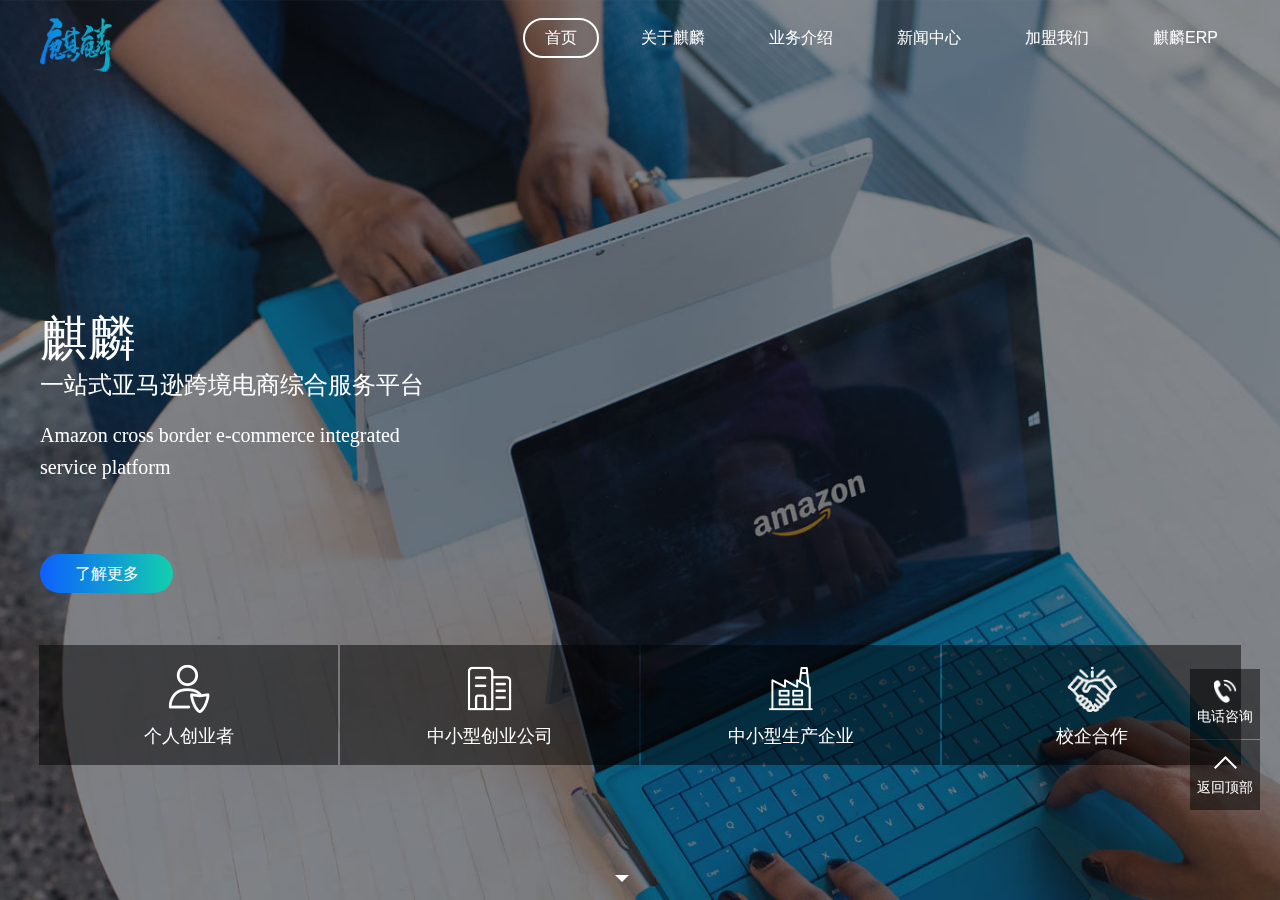
==== index.html @ 11a9927f "1" ====
<!DOCTYPE html>
<html lang="en">

<head>
  <meta charset="UTF-8">
  <link rel="shortcut icon" href="favicon.ico" type="image/x-icon">
  <link rel="stylesheet" href="./vendor.css">
  <link rel="stylesheet" href="./base.css">
  <script src="./polyfill.js"></script>
  <script src="./scrollreveal.js"></script>
  <script src="./chebrow.js"></script>
  <title>跨境电商，跨境电商招商加盟，跨境电商加盟哪家好？专业的亚马逊跨境电商运营商-麒麟</title>
  <meta name="keywords" content="跨境电商｜亚马逊跨境电商｜跨境电商加盟哪家好｜跨境电商erp｜跨境电商招商加盟｜跨境电商培训｜亚马逊培训｜亚马逊培训｜麒麟官网">
  <meta name="description" content="麒麟是一家集亚马逊店铺运营、跨境电商运营课程培训、跨境电商erp系统教学、电商企业孵化服务、国际货运代理以及跨境电商周边其它服务为一体的亚马逊跨境电商综合服务平台。">
</head>

<body>
  <!-- header:begin -->
  <header class="hc-header">
    <div class="hc-container">
      <a href="/index.html" class="brand"><img src="./logo.png" alt=""></a>
      <ul class="hc-nav unstyled pull-right">
        <li class="active"><a href="/index.html">首页</a></li>

        <li><a href="#">关于麒麟</a>

          <dl>

            <dd><a href="#">麒麟简介</a></dd>

            <dd><a href="#">核心团队</a></dd>

            <dd><a href="#">麒麟文化</a></dd>

            <dd><a href="#">麒麟风采</a></dd>

          </dl>

        </li>

        <li><a href="#">业务介绍</a>

        </li>

        <li><a href="#">新闻中心</a>

          <dl>

            <dd><a href="#">麒麟新闻</a></dd>

            <dd><a href="#">行业资讯</a></dd>

            <dd><a href="#">企业相册</a></dd>

          </dl>

        </li>

        <li><a href="#">加盟我们</a>

          <dl>

            <dd><a href="#">成功案例</a></dd>

            <dd><a href="#">合作流程</a></dd>

            <dd><a href="#">联系我们</a></dd>

          </dl>

        </li>

        <li><a href="#">麒麟ERP</a>

          <dl>

            <dd><a href="#">ERP登录</a></dd>

            <dd><a href="#">开放服务</a></dd>

          </dl>

        </li>

      </ul>
    </div>
  </header>
  <!-- header:end -->
  <!-- 整屏滚动：begin -->
  <div class="hc-fullpage swiper-container swiper-vertical">
    <div class="fullpage-toggle"></div>
    <div class="swiper-wrapper">
      <!-- 第一屏 banner：begin -->
      <div class="swiper-slide">
        <div class="hc-home-banner swiper-container fade-in">
          <ul class="banner-tabs unstyled">
            <li>
              <figure><img src="./icon-banner01.png"></figure>
              <p>个人创业者</p>
            </li>
            <li>
              <figure><img src="./icon-banner02.png"></figure>
              <p>中小型创业公司</p>
            </li>
            <li>
              <figure><img src="./icon-banner03.png"></figure>
              <p>中小型生产企业</p>
            </li>
            <li>
              <figure><img src="./icon-banner04.png"></figure>
              <p>校企合作</p>
            </li>
          </ul>
          <div class="swiper-wrapper">

            <div href="#" class="swiper-slide">
              <figure style="background-image: url(./202001110911434431.jpg);"></figure>
              <div class="caption">
                <h3>
                  麒麟
                </h3>
                <h4>
                  一站式亚马逊跨境电商综合服务平台
                </h4>
                <article style="font-family:'PingFang';">Amazon cross border e-commerce integrated <br />
                  service platform</article>
                <span class="link btn-grident">了解更多</span>
              </div>
            </div>

            <div href="#" class="swiper-slide">
              <figure style="background-image: url(./202001110911434431.jpg);">
              </figure>
              <div class="caption">
                <h3>让中国产品走向世界<br>让整个世界了解中国</h3>
                <article>Let Chinese Products Go to the World<br />
                  Let the whole world know China</article> <span class="link btn-grident">了解更多</span>
              </div>
            </div>

            <div href="#" class="swiper-slide">
              <figure style="background-image: url(./201910101405342919.jpg);"></figure>
              <div class="caption">

              </div>
            </div>


          </div>
        </div>
      </div>
      <!-- 第一屏 banner：end -->
      <!-- 第二屏：业务介绍：begin -->
      <div class="swiper-slide">
        <!-- <div class="service-features">
        <div class="hc-container">
          <ul class="service-features-list unstyled fade-in">
            <li>
              <figure><img src="./feature01.png"></figure>
              <h3>日发包裹数量</h3>
              <p>近<b data-val="1">0</b>万个</p>
            </li>
            <li>
              <figure><img src="./feature02.png"></figure>
              <h3>每年系统升级次数</h3>
              <p><b data-val="300">0</b>次</p>
            </li>
            <li>
              <figure><img src="./feature03.png"></figure>
              <h3>服务网点覆盖城市</h3>
              <p><b data-val="16">0</b>个</p>
            </li>
            <li>
              <figure><img src="./feature04.png"></figure>
              <h3>系统对接平台</h3>
              <p><b data-val="130">0</b>家</p>
            </li>
          </ul>
        </div>
      </div> -->
        <div class="pane-service" style="background-image: url(./service_bg.jpg);">
          <div class="hc-container">
            <header class="pane-title fade-in">业务介绍
              <small>Solution</small>
            </header>
            <ul class="pane-service-body unstyled fade-in">

              <li style="background-image: url(./201909291537224320.jpg);">
                <a href="">
                  <div class="content">
                    <figure><img src="./icon_service01.png"></figure>
                    <p>自主研发麒麟ERP系统</p>
                  </div>
                  <div class="content hover">
                    <header>自主研发麒麟ERP系统</header>
                    <article>
                      麒麟于2017年从事amazon跨境电商业务，依托近三年的行业经验，自主研发麒麟ERP操作系统，对ERP功能进行创新和改良，功能性替代以往复杂的人工作业，提高工作效率和问题解决的准确率，让跨境电商业务更加专业。
                    </article>
                  </div>
                </a>
              </li>

              <li style="background-image: url(./201909291538118379.jpg);">
                <a href="">
                  <div class="content">
                    <figure><img src="./icon_service02.png"></figure>
                    <p>跨境电商创业孵化</p>
                  </div>
                  <div class="content hover">
                    <header>跨境电商创业孵化</header>
                    <article>资深运营团队帮助企业或个人从前期准备、团队组建、人才输出、业务孵化、公司管理、文化推行等方面进行全方位跨境电商业务孵化。助力卖家快速运营跨境电商业务，早日实现盈利创收。
                    </article>
                  </div>
                </a>
              </li>

              <li style="background-image: url(./201909291538465096.jpg);">
                <a href="">
                  <div class="content">
                    <figure><img src="./icon_service03.png"></figure>
                    <p>国际货运代理</p>
                  </div>
                  <div class="content hover">
                    <header>国际货运代理</header>
                    <article>
                      物流作为跨境电商至关重要的一环，我司在深圳设有独立货运中转仓库，对接各大国际货运物流，经ERP系统根据亚马逊各站点商品货运规则与商品实际体积大小。智能选择最佳物流公司，确保货物在运输过程中，既便宜，又快速。
                    </article>
                  </div>
                </a>
              </li>

              <li style="background-image: url(./201909291539328062.jpg);">
                <a href="">
                  <div class="content">
                    <figure><img src="./icon_service04.png"></figure>
                    <p>周边其它服务</p>
                  </div>
                  <div class="content hover">
                    <header>周边其它服务</header>
                    <article>作为跨境电商综合服务平台，还可为广大卖家提供“店铺注册、店铺审核、店铺申诉、邮件翻译、外语售后、采购外包、赶走跟卖、ERP定制”等多项服务。助力加盟商快速高效开展业务。
                    </article>
                  </div>
                </a>
              </li>

            </ul>
          </div>
        </div>
      </div>
      <!-- 第二屏：业务介绍：end -->
      <!-- 第三屏：公司简介：begin -->
      <div class="swiper-slide">
        <div class="pane-profile" style="background-image: url(./profile_bg.jpg);">
          <div class="hc-container">
            <div class="lf fade-in">
              <header class="pane-title">公司简介
                <small>Introduce</small>
              </header>
              <h3>麒麟有限公司</h3>
              <article>
                麒麟有限公司创建于2018年，应市场需求整合多方资源组建的一家专业从事跨境ERP系统研发销售、跨境电商创业孵化、国际货运代理、周边其它服务为一体的跨境电商综合服务平台。
              </article>
              <a href="/hcjj/1.html" class="more">了解更多</a>
            </div>
            <ul class="rt unstyled fade-in">
              <li>
                <figure><img src="./icon_profile_01.png"></figure>
                <section>
                  <header>企业使命</header>
                  <article>货通全球 惠泽天下</article>
                </section>
              </li>
              <li>
                <figure><img src="./icon_profile_02.png"></figure>
                <section>
                  <header>发展愿景</header>
                  <article>
                    让中国产品走向世界！<br>
                    助力每一个平凡人的创业梦想！<br>
                    为每一位员工创造独立经营的空间，提供<br>
                    更为辽阔的事业发展平台！
                  </article>
                </section>
              </li>
              <li>
                <figure><img src="./icon_profile_03.png"></figure>
                <section>
                  <header>价值观</header>
                  <article>不作恶 没架子 乐观 坚韧 包容 奋进</article>
                </section>
              </li>
            </ul>
          </div>
        </div>
      </div>
      <!-- 第三屏：公司简介：end -->
      <!-- 第四屏：新闻中心：begin -->
      <!-- 第四屏：新闻中心：end -->
      <!-- 第五屏：观看企业宣传片 ：begin -->
      <div class="swiper-slide">
        <div class="pane-adv fade-in" style="background-image: url(./poster.jpg)">
          <div class="hc-container">
            <header>付出不亚于任何人的努力</header>
            <article>生意不好做，不如上“麒麟”，麒麟，助力每一个平凡人的创业梦想！<br />让中国产品走向世界，让整个世界了解中国。</article>
            <!-- <div class="player" role="button" data-src="https://media.w3.org/2010/05/sintel/trailer.mp4">
            <i class="iconfont icon-play"></i>
          </div>
          <p>点击观看企业宣传片</p> -->
          </div>
        </div>
        <!-- footer:begin -->
        <footer class="hc-footer">
          <div class="hc-container">
            <span class="brand">
              <!--<img src="./ft_logo.png" alt="麒麟商城">-->
            </span>
            <section>
              <ul class="unstyled">
                <!--<li><a href="#">合作流程</a></li>
          <li><a href="#">联系我们</a></li>
          <li><a href="#">业务简介</a></li>
          <li><a href="#">新闻中心</a></li>
          <li><a href="#">成功案例</a></li>
          <li><a href="#">ERP登录</a></li>-->

                <li><a href="#">关于麒麟</a></li>

                <li><a href="#">业务介绍</a></li>

                <li><a href="#">新闻中心</a></li>

                <li><a href="#">加盟我们</a></li>

                <li><a href="#">麒麟ERP</a></li>

              </ul>
            </section>
          </div>
        </footer>
        <!-- footer:end -->
      </div>
      <!-- 第五屏：观看企业宣传片 ：end -->
    </div>
  </div>
  <div class="fixed-bar">
    <div class="item">
      <figure>
        <img src="./icon_phone.png">
      </figure>
      <p>电话咨询</p>
      <div class="phone-card">
        <p>李经理</p>
        <p>13333433730（同微信）</p>
      </div>
    </div>
    <div class="item back-top">
      <figure>
        <img src="./icon_arrow.png">
      </figure>
      <p>返回顶部</p>
    </div>
  </div>
  <!-- 侧栏咨询条：end -->
  <!-- script -->
  <script src="./jquery.js"></script>
  <script src="./common.js"></script>
  <script src="./idangerous.swiper.js"></script>
  <script src="./countup.js"></script>
  <script src="./index.js"></script>


</body>

</html>
---- vendor.css ----
.swiper-container{margin:0 auto;position:relative;overflow:hidden;direction:ltr;-webkit-backface-visibility:hidden;backface-visibility:hidden;z-index:1}.swiper-wrapper{position:relative;width:100%;-webkit-transition-property:-webkit-transform,left,top;-webkit-transition-duration:0s;-webkit-transform:translateZ(0);-webkit-transition-timing-function:ease;-moz-transition-property:-moz-transform,left,top;-moz-transition-duration:0s;-moz-transform:translateZ(0);-moz-transition-timing-function:ease;-o-transition-property:-o-transform,left,top;-o-transition-duration:0s;-o-transform:translateZ(0);-o-transition-timing-function:ease;-o-transform:translate(0);-ms-transition-property:-ms-transform,left,top;-ms-transition-duration:0s;-ms-transform:translateZ(0);-ms-transition-timing-function:ease;-webkit-transition-property:left,top,-webkit-transform;transition-property:left,top,-webkit-transform;-o-transition-property:transform,left,top;transition-property:transform,left,top;transition-property:transform,left,top,-webkit-transform;transition-duration:0s;transform:translateZ(0);transition-timing-function:ease;-webkit-box-sizing:content-box;box-sizing:content-box}.swiper-free-mode>.swiper-wrapper{-webkit-transition-timing-function:ease-out;-o-transition-timing-function:ease-out;transition-timing-function:ease-out;margin:0 auto}.swiper-slide{float:left;-webkit-box-sizing:content-box;box-sizing:content-box}.swiper-wp8-horizontal{-ms-touch-action:pan-y}.swiper-wp8-vertical{-ms-touch-action:pan-x}
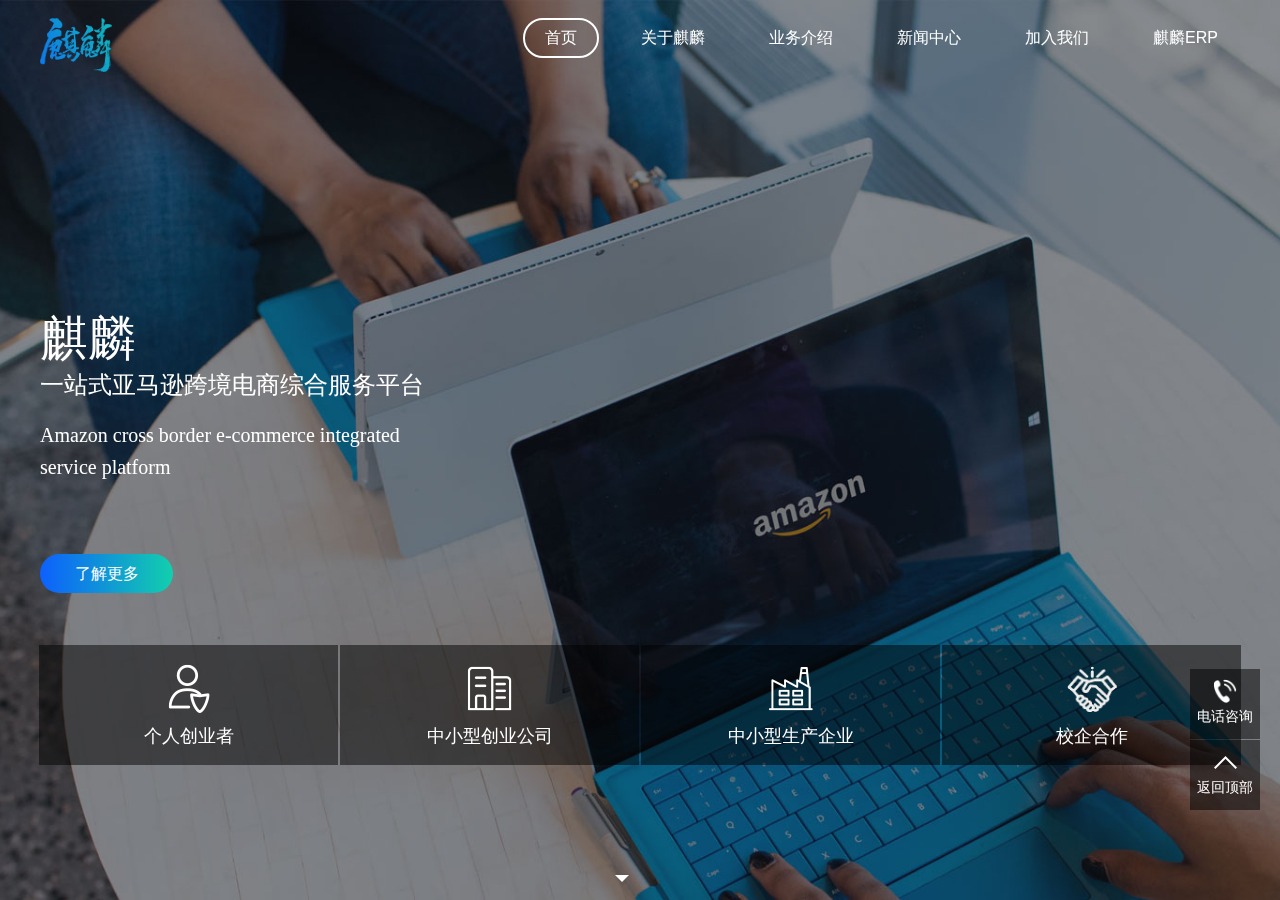
==== commit b4adf504: "1" ====
--- a/index.html
+++ b/index.html
@@ -9,8 +9,8 @@
   <script src="./polyfill.js"></script>
   <script src="./scrollreveal.js"></script>
   <script src="./chebrow.js"></script>
-  <title>跨境电商，跨境电商招商加盟，跨境电商加盟哪家好？专业的亚马逊跨境电商运营商-麒麟</title>
-  <meta name="keywords" content="跨境电商｜亚马逊跨境电商｜跨境电商加盟哪家好｜跨境电商erp｜跨境电商招商加盟｜跨境电商培训｜亚马逊培训｜亚马逊培训｜麒麟官网">
+  <title>跨境电商，跨境电商招商加入，跨境电商加入哪家好？专业的亚马逊跨境电商运营商-麒麟</title>
+  <meta name="keywords" content="跨境电商｜亚马逊跨境电商｜跨境电商加入哪家好｜跨境电商erp｜跨境电商招商加入｜跨境电商培训｜亚马逊培训｜亚马逊培训｜麒麟官网">
   <meta name="description" content="麒麟是一家集亚马逊店铺运营、跨境电商运营课程培训、跨境电商erp系统教学、电商企业孵化服务、国际货运代理以及跨境电商周边其它服务为一体的亚马逊跨境电商综合服务平台。">
 </head>
 
@@ -56,7 +56,7 @@
 
         </li>
 
-        <li><a href="#">加盟我们</a>
+        <li><a href="#">加入我们</a>
 
           <dl>
 
@@ -237,7 +237,7 @@
                   </div>
                   <div class="content hover">
                     <header>周边其它服务</header>
-                    <article>作为跨境电商综合服务平台，还可为广大卖家提供“店铺注册、店铺审核、店铺申诉、邮件翻译、外语售后、采购外包、赶走跟卖、ERP定制”等多项服务。助力加盟商快速高效开展业务。
+                    <article>作为跨境电商综合服务平台，还可为广大卖家提供“店铺注册、店铺审核、店铺申诉、邮件翻译、外语售后、采购外包、赶走跟卖、ERP定制”等多项服务。助力加入商快速高效开展业务。
                     </article>
                   </div>
                 </a>
@@ -329,7 +329,7 @@
 
                 <li><a href="#">新闻中心</a></li>
 
-                <li><a href="#">加盟我们</a></li>
+                <li><a href="#">加入我们</a></li>
 
                 <li><a href="#">麒麟ERP</a></li>
 
@@ -349,8 +349,8 @@
       </figure>
       <p>电话咨询</p>
       <div class="phone-card">
-        <p>李经理</p>
-        <p>13333433730（同微信）</p>
+        <p>吴女士</p>
+        <p>15234191021（同微信）</p>
       </div>
     </div>
     <div class="item back-top">
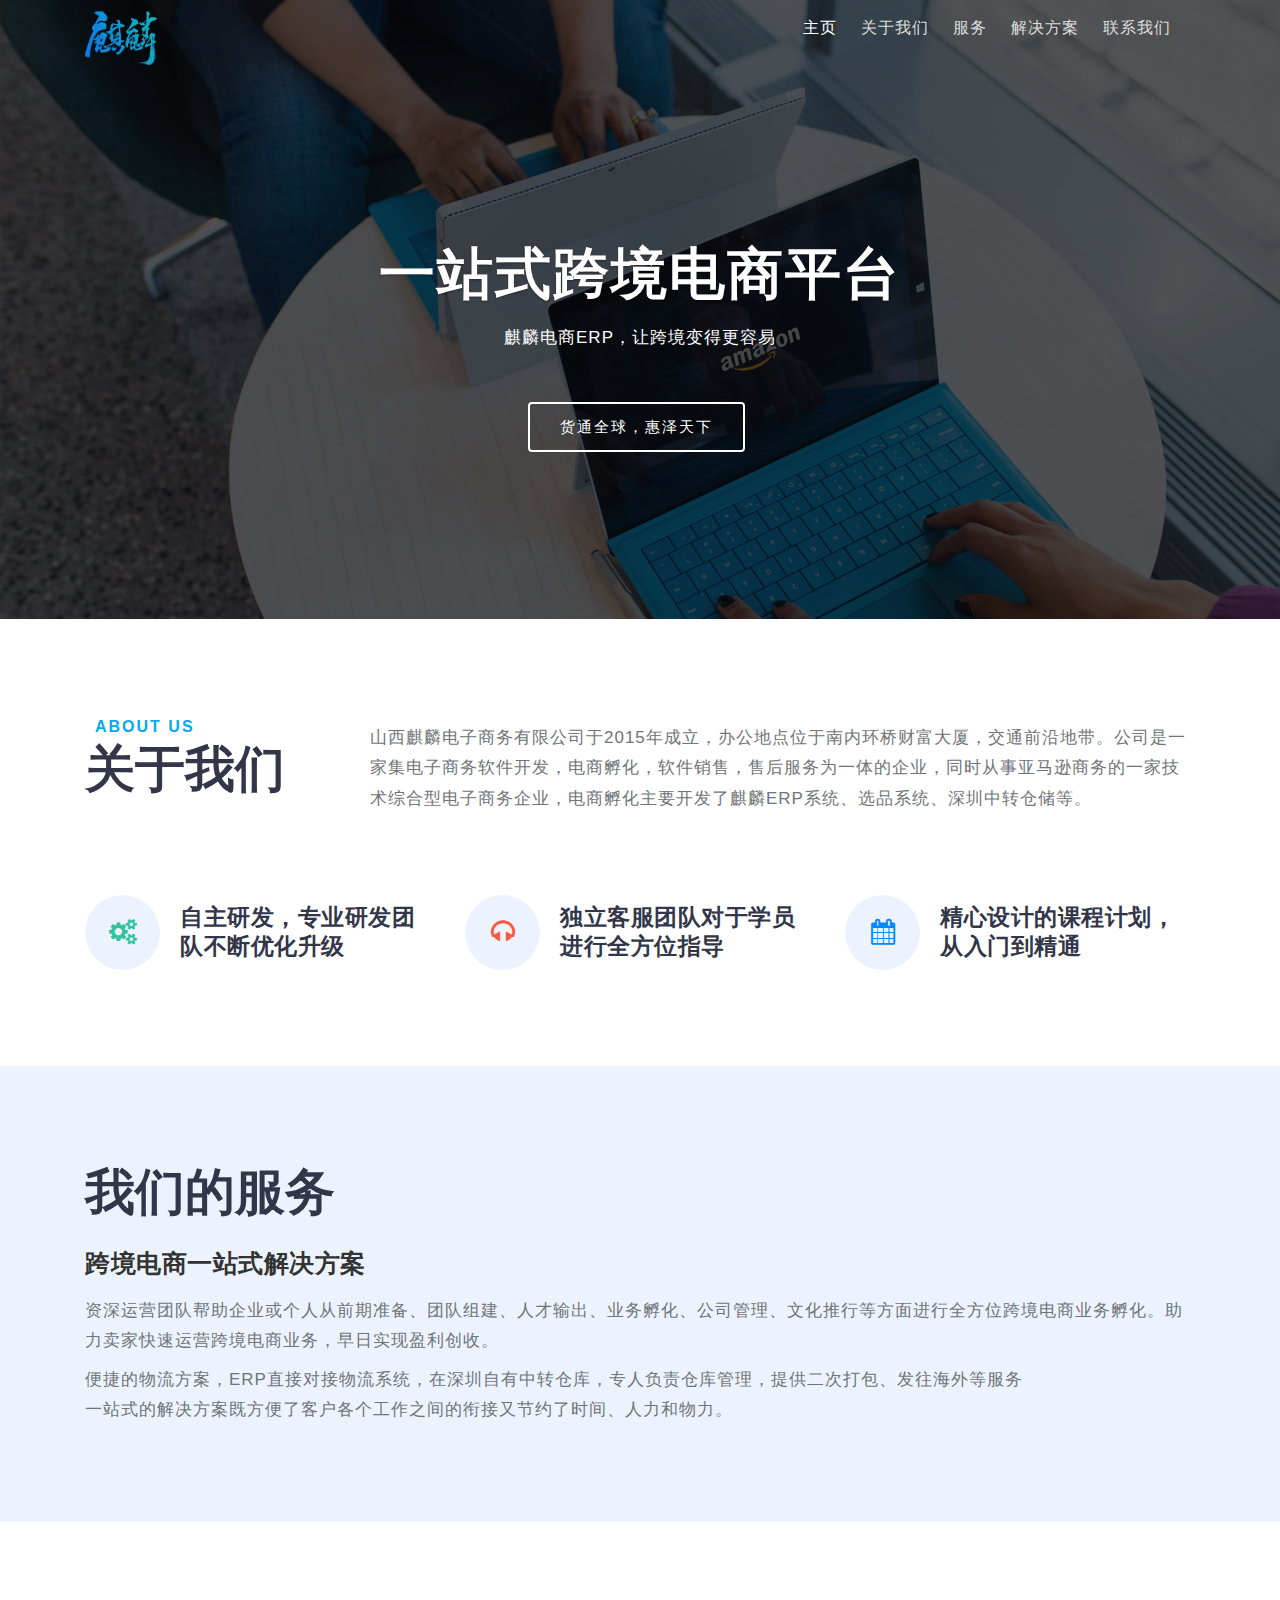
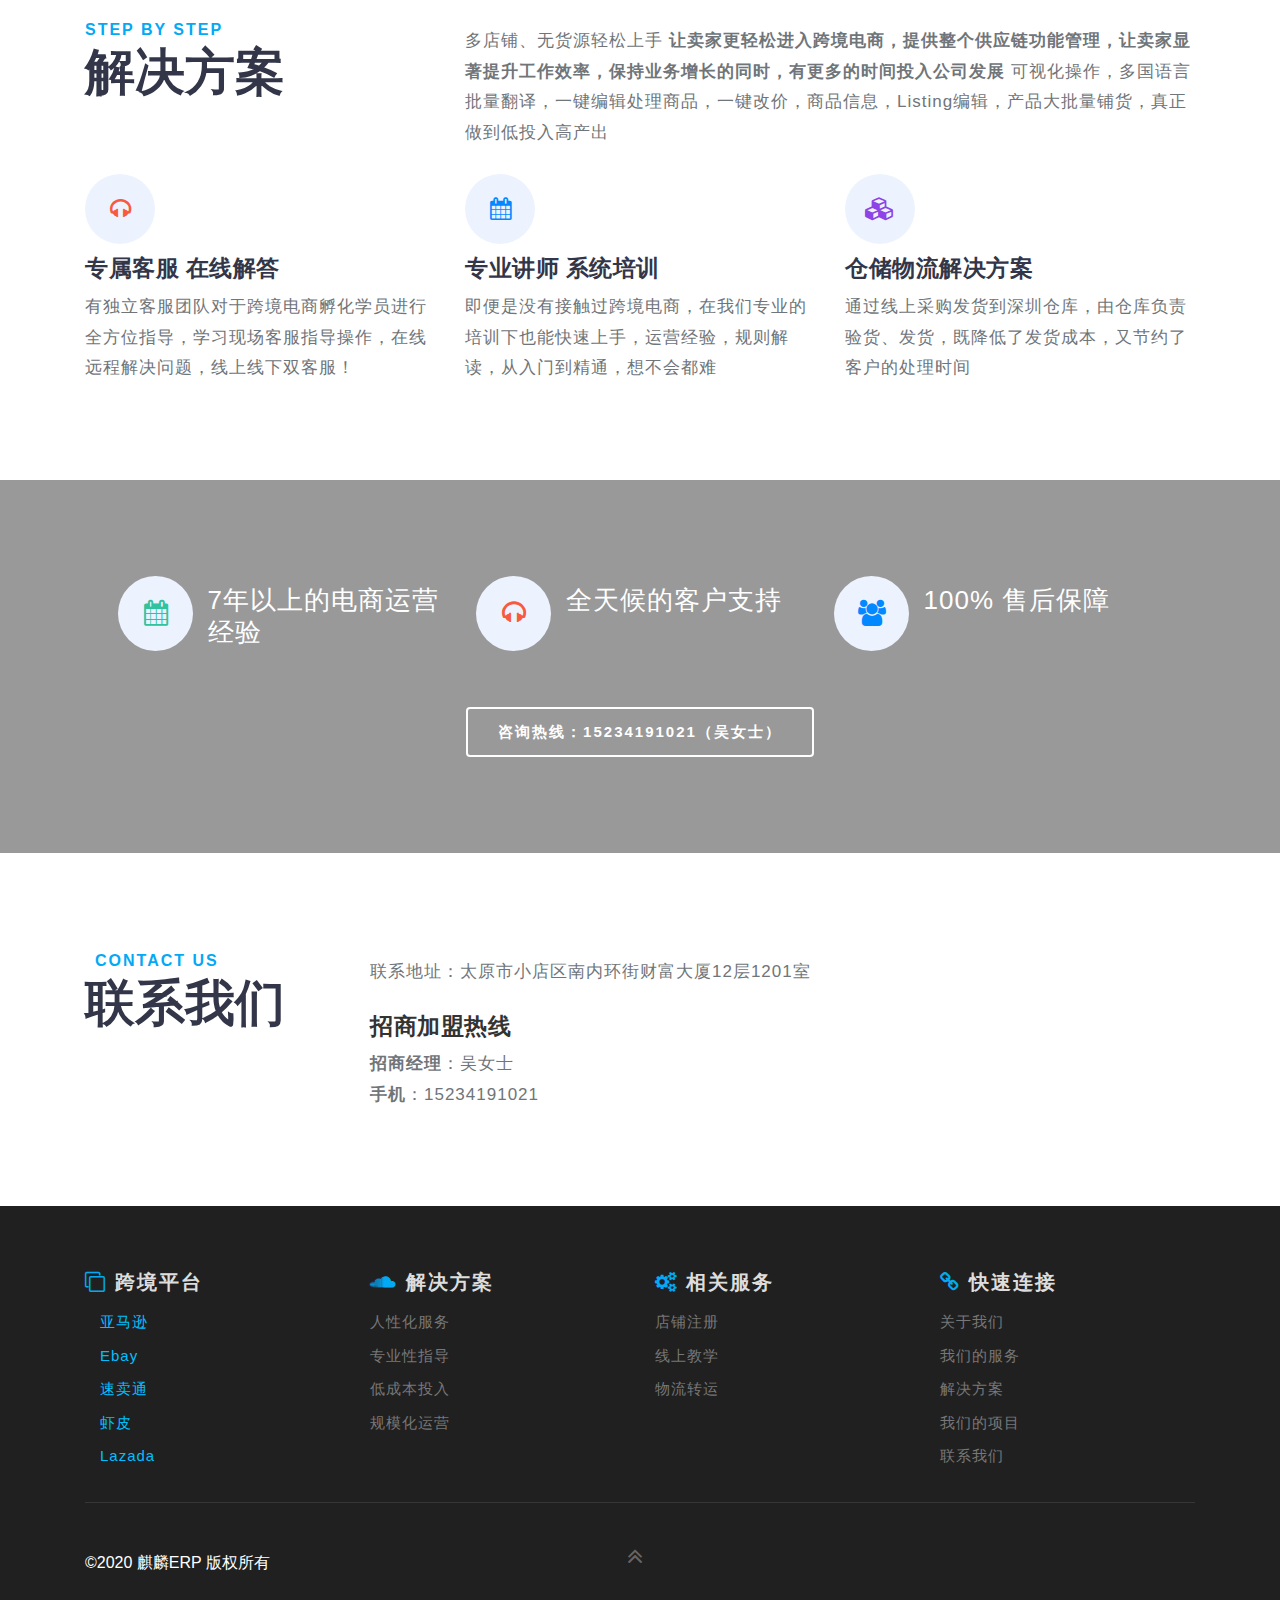
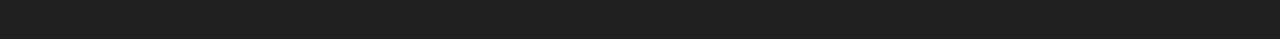
==== commit 924ccd8a: "2" ====
--- a/index.html
+++ b/index.html
@@ -1,374 +1,601 @@
-<!DOCTYPE html>
-<html lang="en">
-
-<head>
-  <meta charset="UTF-8">
-  <link rel="shortcut icon" href="favicon.ico" type="image/x-icon">
-  <link rel="stylesheet" href="./vendor.css">
-  <link rel="stylesheet" href="./base.css">
-  <script src="./polyfill.js"></script>
-  <script src="./scrollreveal.js"></script>
-  <script src="./chebrow.js"></script>
-  <title>跨境电商，跨境电商招商加入，跨境电商加入哪家好？专业的亚马逊跨境电商运营商-麒麟</title>
-  <meta name="keywords" content="跨境电商｜亚马逊跨境电商｜跨境电商加入哪家好｜跨境电商erp｜跨境电商招商加入｜跨境电商培训｜亚马逊培训｜亚马逊培训｜麒麟官网">
-  <meta name="description" content="麒麟是一家集亚马逊店铺运营、跨境电商运营课程培训、跨境电商erp系统教学、电商企业孵化服务、国际货运代理以及跨境电商周边其它服务为一体的亚马逊跨境电商综合服务平台。">
+﻿<!DOCTYPE html PUBLIC "-//W3C//DTD XHTML 1.0 Transitional//EN" "http://www.w3.org/TR/xhtml1/DTD/xhtml1-transitional.dtd">
+<!-- saved from url=(0033)/#contact -->
+<html xmlns="http://www.w3.org/1999/xhtml"><head><meta http-equiv="Content-Type" content="text/html; charset=UTF-8">
+	<title>麒麟ERP-跨境电商亚马逊无货源店群模式</title>
+	<!-- for-mobile-apps -->
+	<meta name="viewport" content="width=device-width, initial-scale=1">
+	
+	<meta name="description" content="麒麟ERP，自主研发亚马逊无货源批量全自动上货工具，麒麟ERP亚马逊店铺管理系统，帮助每一位卖家轻松开店">
+	<meta itemprop="name" content="麒麟ERP-跨境电商亚马逊无货源店群模式">
+	<meta name="keywords" content="亚马逊,麒麟,亚马逊无货源,亚马逊店群,跨境电商,招商加盟">
+	<script>
+		addEventListener("load", function () {
+			setTimeout(hideURLbar, 0);
+		}, false);
+
+		function hideURLbar() {
+			window.scrollTo(0, 1);
+		}
+	</script>
+
+	<!-- css files -->
+	<link href="css/bootstrap.css" rel="stylesheet" type="text/css"><!-- bootstrap css -->
+	<link href="css/style.css" rel="stylesheet" type="text/css"><!-- custom css -->
+	<link href="css/font-awesome.min.css" rel="stylesheet"><!-- fontawesome css -->
+	<link href="css/gdt-style.css" rel="stylesheet" type="text/css">
+	<!-- //css files -->
+
+	<!-- google fonts -->
+	<link href="css/css-family=rosario-400,400i,700,700i.css" rel="stylesheet">
+	<style type="text/css">
+		html,
+		body {
+			margin: 0;
+			padding: 0;
+		}
+
+		.iw_poi_title {
+			color: #CC5522;
+			font-size: 14px;
+			font-weight: bold;
+			overflow: hidden;
+			padding-right: 13px;
+			white-space: nowrap
+		}
+
+		.iw_poi_content {
+			font: 12px arial, sans-serif;
+			overflow: visible;
+			padding-top: 4px;
+			white-space: -moz-pre-wrap;
+			word-wrap: break-word
+		}
+	</style>
+	<!-- <script type="text/javascript" src="js/0469569f0e034875a156f3da6c328f3a.js"></script> -->
 </head>
 
 <body>
-  <!-- header:begin -->
-  <header class="hc-header">
-    <div class="hc-container">
-      <a href="/index.html" class="brand"><img src="./logo.png" alt=""></a>
-      <ul class="hc-nav unstyled pull-right">
-        <li class="active"><a href="/index.html">首页</a></li>
-
-        <li><a href="#">关于麒麟</a>
-
-          <dl>
-
-            <dd><a href="#">麒麟简介</a></dd>
-
-            <dd><a href="#">核心团队</a></dd>
-
-            <dd><a href="#">麒麟文化</a></dd>
-
-            <dd><a href="#">麒麟风采</a></dd>
-
-          </dl>
-
-        </li>
-
-        <li><a href="#">业务介绍</a>
-
-        </li>
-
-        <li><a href="#">新闻中心</a>
-
-          <dl>
-
-            <dd><a href="#">麒麟新闻</a></dd>
-
-            <dd><a href="#">行业资讯</a></dd>
-
-            <dd><a href="#">企业相册</a></dd>
-
-          </dl>
-
-        </li>
-
-        <li><a href="#">加入我们</a>
-
-          <dl>
-
-            <dd><a href="#">成功案例</a></dd>
-
-            <dd><a href="#">合作流程</a></dd>
-
-            <dd><a href="#">联系我们</a></dd>
-
-          </dl>
-
-        </li>
-
-        <li><a href="#">麒麟ERP</a>
-
-          <dl>
-
-            <dd><a href="#">ERP登录</a></dd>
-
-            <dd><a href="#">开放服务</a></dd>
-
-          </dl>
-
-        </li>
-
-      </ul>
-    </div>
-  </header>
-  <!-- header:end -->
-  <!-- 整屏滚动：begin -->
-  <div class="hc-fullpage swiper-container swiper-vertical">
-    <div class="fullpage-toggle"></div>
-    <div class="swiper-wrapper">
-      <!-- 第一屏 banner：begin -->
-      <div class="swiper-slide">
-        <div class="hc-home-banner swiper-container fade-in">
-          <ul class="banner-tabs unstyled">
-            <li>
-              <figure><img src="./icon-banner01.png"></figure>
-              <p>个人创业者</p>
-            </li>
-            <li>
-              <figure><img src="./icon-banner02.png"></figure>
-              <p>中小型创业公司</p>
-            </li>
-            <li>
-              <figure><img src="./icon-banner03.png"></figure>
-              <p>中小型生产企业</p>
-            </li>
-            <li>
-              <figure><img src="./icon-banner04.png"></figure>
-              <p>校企合作</p>
-            </li>
-          </ul>
-          <div class="swiper-wrapper">
-
-            <div href="#" class="swiper-slide">
-              <figure style="background-image: url(./202001110911434431.jpg);"></figure>
-              <div class="caption">
-                <h3>
-                  麒麟
-                </h3>
-                <h4>
-                  一站式亚马逊跨境电商综合服务平台
-                </h4>
-                <article style="font-family:'PingFang';">Amazon cross border e-commerce integrated <br />
-                  service platform</article>
-                <span class="link btn-grident">了解更多</span>
-              </div>
-            </div>
-
-            <div href="#" class="swiper-slide">
-              <figure style="background-image: url(./202001110911434431.jpg);">
-              </figure>
-              <div class="caption">
-                <h3>让中国产品走向世界<br>让整个世界了解中国</h3>
-                <article>Let Chinese Products Go to the World<br />
-                  Let the whole world know China</article> <span class="link btn-grident">了解更多</span>
-              </div>
-            </div>
-
-            <div href="#" class="swiper-slide">
-              <figure style="background-image: url(./201910101405342919.jpg);"></figure>
-              <div class="caption">
-
-              </div>
-            </div>
-
-
-          </div>
-        </div>
-      </div>
-      <!-- 第一屏 banner：end -->
-      <!-- 第二屏：业务介绍：begin -->
-      <div class="swiper-slide">
-        <!-- <div class="service-features">
-        <div class="hc-container">
-          <ul class="service-features-list unstyled fade-in">
-            <li>
-              <figure><img src="./feature01.png"></figure>
-              <h3>日发包裹数量</h3>
-              <p>近<b data-val="1">0</b>万个</p>
-            </li>
-            <li>
-              <figure><img src="./feature02.png"></figure>
-              <h3>每年系统升级次数</h3>
-              <p><b data-val="300">0</b>次</p>
-            </li>
-            <li>
-              <figure><img src="./feature03.png"></figure>
-              <h3>服务网点覆盖城市</h3>
-              <p><b data-val="16">0</b>个</p>
-            </li>
-            <li>
-              <figure><img src="./feature04.png"></figure>
-              <h3>系统对接平台</h3>
-              <p><b data-val="130">0</b>家</p>
-            </li>
-          </ul>
-        </div>
-      </div> -->
-        <div class="pane-service" style="background-image: url(./service_bg.jpg);">
-          <div class="hc-container">
-            <header class="pane-title fade-in">业务介绍
-              <small>Solution</small>
-            </header>
-            <ul class="pane-service-body unstyled fade-in">
-
-              <li style="background-image: url(./201909291537224320.jpg);">
-                <a href="">
-                  <div class="content">
-                    <figure><img src="./icon_service01.png"></figure>
-                    <p>自主研发麒麟ERP系统</p>
-                  </div>
-                  <div class="content hover">
-                    <header>自主研发麒麟ERP系统</header>
-                    <article>
-                      麒麟于2017年从事amazon跨境电商业务，依托近三年的行业经验，自主研发麒麟ERP操作系统，对ERP功能进行创新和改良，功能性替代以往复杂的人工作业，提高工作效率和问题解决的准确率，让跨境电商业务更加专业。
-                    </article>
-                  </div>
-                </a>
-              </li>
-
-              <li style="background-image: url(./201909291538118379.jpg);">
-                <a href="">
-                  <div class="content">
-                    <figure><img src="./icon_service02.png"></figure>
-                    <p>跨境电商创业孵化</p>
-                  </div>
-                  <div class="content hover">
-                    <header>跨境电商创业孵化</header>
-                    <article>资深运营团队帮助企业或个人从前期准备、团队组建、人才输出、业务孵化、公司管理、文化推行等方面进行全方位跨境电商业务孵化。助力卖家快速运营跨境电商业务，早日实现盈利创收。
-                    </article>
-                  </div>
-                </a>
-              </li>
-
-              <li style="background-image: url(./201909291538465096.jpg);">
-                <a href="">
-                  <div class="content">
-                    <figure><img src="./icon_service03.png"></figure>
-                    <p>国际货运代理</p>
-                  </div>
-                  <div class="content hover">
-                    <header>国际货运代理</header>
-                    <article>
-                      物流作为跨境电商至关重要的一环，我司在深圳设有独立货运中转仓库，对接各大国际货运物流，经ERP系统根据亚马逊各站点商品货运规则与商品实际体积大小。智能选择最佳物流公司，确保货物在运输过程中，既便宜，又快速。
-                    </article>
-                  </div>
-                </a>
-              </li>
-
-              <li style="background-image: url(./201909291539328062.jpg);">
-                <a href="">
-                  <div class="content">
-                    <figure><img src="./icon_service04.png"></figure>
-                    <p>周边其它服务</p>
-                  </div>
-                  <div class="content hover">
-                    <header>周边其它服务</header>
-                    <article>作为跨境电商综合服务平台，还可为广大卖家提供“店铺注册、店铺审核、店铺申诉、邮件翻译、外语售后、采购外包、赶走跟卖、ERP定制”等多项服务。助力加入商快速高效开展业务。
-                    </article>
-                  </div>
-                </a>
-              </li>
-
-            </ul>
-          </div>
-        </div>
-      </div>
-      <!-- 第二屏：业务介绍：end -->
-      <!-- 第三屏：公司简介：begin -->
-      <div class="swiper-slide">
-        <div class="pane-profile" style="background-image: url(./profile_bg.jpg);">
-          <div class="hc-container">
-            <div class="lf fade-in">
-              <header class="pane-title">公司简介
-                <small>Introduce</small>
-              </header>
-              <h3>麒麟有限公司</h3>
-              <article>
-                麒麟有限公司创建于2018年，应市场需求整合多方资源组建的一家专业从事跨境ERP系统研发销售、跨境电商创业孵化、国际货运代理、周边其它服务为一体的跨境电商综合服务平台。
-              </article>
-              <a href="/hcjj/1.html" class="more">了解更多</a>
-            </div>
-            <ul class="rt unstyled fade-in">
-              <li>
-                <figure><img src="./icon_profile_01.png"></figure>
-                <section>
-                  <header>企业使命</header>
-                  <article>货通全球 惠泽天下</article>
-                </section>
-              </li>
-              <li>
-                <figure><img src="./icon_profile_02.png"></figure>
-                <section>
-                  <header>发展愿景</header>
-                  <article>
-                    让中国产品走向世界！<br>
-                    助力每一个平凡人的创业梦想！<br>
-                    为每一位员工创造独立经营的空间，提供<br>
-                    更为辽阔的事业发展平台！
-                  </article>
-                </section>
-              </li>
-              <li>
-                <figure><img src="./icon_profile_03.png"></figure>
-                <section>
-                  <header>价值观</header>
-                  <article>不作恶 没架子 乐观 坚韧 包容 奋进</article>
-                </section>
-              </li>
-            </ul>
-          </div>
-        </div>
-      </div>
-      <!-- 第三屏：公司简介：end -->
-      <!-- 第四屏：新闻中心：begin -->
-      <!-- 第四屏：新闻中心：end -->
-      <!-- 第五屏：观看企业宣传片 ：begin -->
-      <div class="swiper-slide">
-        <div class="pane-adv fade-in" style="background-image: url(./poster.jpg)">
-          <div class="hc-container">
-            <header>付出不亚于任何人的努力</header>
-            <article>生意不好做，不如上“麒麟”，麒麟，助力每一个平凡人的创业梦想！<br />让中国产品走向世界，让整个世界了解中国。</article>
-            <!-- <div class="player" role="button" data-src="https://media.w3.org/2010/05/sintel/trailer.mp4">
-            <i class="iconfont icon-play"></i>
-          </div>
-          <p>点击观看企业宣传片</p> -->
-          </div>
-        </div>
-        <!-- footer:begin -->
-        <footer class="hc-footer">
-          <div class="hc-container">
-            <span class="brand">
-              <!--<img src="./ft_logo.png" alt="麒麟商城">-->
-            </span>
-            <section>
-              <ul class="unstyled">
-                <!--<li><a href="#">合作流程</a></li>
-          <li><a href="#">联系我们</a></li>
-          <li><a href="#">业务简介</a></li>
-          <li><a href="#">新闻中心</a></li>
-          <li><a href="#">成功案例</a></li>
-          <li><a href="#">ERP登录</a></li>-->
-
-                <li><a href="#">关于麒麟</a></li>
-
-                <li><a href="#">业务介绍</a></li>
-
-                <li><a href="#">新闻中心</a></li>
-
-                <li><a href="#">加入我们</a></li>
-
-                <li><a href="#">麒麟ERP</a></li>
-
-              </ul>
-            </section>
-          </div>
-        </footer>
-        <!-- footer:end -->
-      </div>
-      <!-- 第五屏：观看企业宣传片 ：end -->
-    </div>
-  </div>
-  <div class="fixed-bar">
-    <div class="item">
-      <figure>
-        <img src="./icon_phone.png">
-      </figure>
-      <p>电话咨询</p>
-      <div class="phone-card">
-        <p>吴女士</p>
-        <p>15234191021（同微信）</p>
-      </div>
-    </div>
-    <div class="item back-top">
-      <figure>
-        <img src="./icon_arrow.png">
-      </figure>
-      <p>返回顶部</p>
-    </div>
-  </div>
-  <!-- 侧栏咨询条：end -->
-  <!-- script -->
-  <script src="./jquery.js"></script>
-  <script src="./common.js"></script>
-  <script src="./idangerous.swiper.js"></script>
-  <script src="./countup.js"></script>
-  <script src="./index.js"></script>
-
-
-</body>
-
-</html>+
+	<!-- //header -->
+	<header>
+		<div class="container">
+			<!-- nav -->
+			<nav class="py-2 d-lg-flex">
+				<div id="logo">
+					<h1><a href="./index.html"><img src="picture/logo.png" style="width:72px;"></a></h1>
+					<p>&nbsp;</p>
+				</div>
+				<label for="drop" class="toggle"><span class="fa fa-bars"></span></label>
+				<input type="checkbox" id="drop">
+				<ul class="menu mt-md-2 ml-auto">
+					<li class="mr-lg-4 mr-2 active"><a href="./index.html">主页</a></li>
+					<li class="mr-lg-4 mr-2"><a href="#about">关于我们</a></li>
+					<li class="mr-lg-4 mr-2"><a href="#services">服务</a></li>
+					<li class="mr-lg-4 mr-2"><a href="#how">解决方案</a></li>
+					<!-- <li class="mr-lg-4 mr-2"><a href="#team">团队</a></li> -->
+					<li class="mr-lg-4 mr-2"><a href="#contact">联系我们</a></li>
+					<!-- <li class="mr-lg-4 mr-2"><a href="./zp.html">加入我们</a></li> -->
+				</ul>
+			</nav>
+			<!-- //nav -->
+		</div>
+	</header>
+	<!-- //header -->
+
+	<!-- banner -->
+	<section class="banner w3pvt-banner" id="home">
+		<div class="container">
+			<div class="banner-text">
+				<div class="slider-info">
+					<div class="w3pvt-logo mt-lg-5">
+						<h2>一站式跨境电商平台</h2>
+						<p class="mt-3">麒麟电商ERP，让跨境变得更容易</p>
+						<a class="btn mt-sm-5 mt-4 mr-2" href="">货通全球，惠泽天下</a>
+					</div>
+				</div>
+			</div>
+		</div>
+	</section>
+	<!-- //banner -->
+
+	<!-- about -->
+	<section class="about py-5" id="about">
+		<div class="container py-md-5">
+			<div class="row">
+				<div class="col-lg-3 about-left">
+					<span>About US</span>
+					<h3 class="heading mb-lg-5 mb-4">关于我们</h3>
+				</div>
+				<div class="col-lg-9 about-text">
+					<!-- <p class="mt-lg-2">麒麟ERP电子商务管理平台<strong class="text-capitalize">专注于软件开发，电商运营，是一站式电商运营及管理的解决方案供应商。</strong>提供专家级电商运营培训以及指导，帮助更多有志于从事跨入电商行业的商家或个人，让电商变得更加简单。
+					</p> -->
+					<p class="mt-lg-2">山西麒麟电子商务有限公司于2015年成立，办公地点位于南内环桥财富大厦，交通前沿地带。公司是一家集电子商务软件开发，电商孵化，软件销售，售后服务为一体的企业，同时从事亚马逊商务的一家技术综合型电子商务企业，电商孵化主要开发了麒麟ERP系统、选品系统、深圳中转仓储等。</p>
+					<!-- <p class="mt-3"><strong class="text-capitalize">麒麟跨境电商平台综合数十年电商运营经验，开发出了一套具有自主知识产权的ERP平台。以操作简便，重视客户体验为前提，专业研发团队不断优化升级麒麟ERP平台。真正做到即学即会，“零基础”轻松入门。真正的“低投入，高产出”。麒麟电商ERP，让跨境变得更容易</strong>
+					</p> -->
+				</div>
+			</div>
+			<div class="row mt-5 about-grids">
+				<div class="col-lg-4 col-md-6 about-icon">
+					<div class="row">
+						<div class="col-md-3 col-sm-2">
+							<span class="fa fa-cogs" aria-hidden="true"></span>
+						</div>
+						<div class="col-md-9 col-sm-10">
+							<h3 class="mt-2">自主研发，专业研发团队不断优化升级</h3>
+						</div>
+					</div>
+				</div>
+				<div class="col-lg-4 col-md-6 about-icon1 mt-md-0 mt-4">
+					<div class="row">
+						<div class="col-md-3 col-sm-2">
+							<span class="fa fa-headphones" aria-hidden="true"></span>
+						</div>
+						<div class="col-md-9 col-sm-10">
+							<h3 class="mt-2">独立客服团队对于学员进行全方位指导</h3>
+						</div>
+					</div>
+				</div>
+				<div class="col-lg-4 col-md-6 about-icon2 mt-lg-0 mt-4">
+					<div class="row">
+						<div class="col-md-3 col-sm-2">
+							<span class="fa fa-calendar" aria-hidden="true"></span>
+						</div>
+						<div class="col-md-9 col-sm-10">
+							<h3 class="mt-2">精心设计的课程计划，从入门到精通</h3>
+						</div>
+					</div>
+				</div>
+			</div>
+		</div>
+	</section>
+	<!-- //about -->
+
+	<!-- services -->
+	<section class="services py-5 w3layouts-services" id="services">
+		<div class="container py-md-5">
+			<div class="row">
+				<!-- <div class="col-lg-2 col-sm-4 px-1 grid1-margin w3-grid">
+					<div class="serv-grids icon1-color">
+						<span class="fa fa-free-code-camp" aria-hidden="true"></span>
+						<h3 class="mt-2">热门资讯及时推送</h3>
+					</div>
+					<div class="serv-grids mt-2 icon2-color">
+						<span class="fa fa-calendar-check-o" aria-hidden="true"></span>
+						<h3 class="mt-2">店铺注册在线指导</h3>
+					</div>
+				</div>
+				<div class="col-lg-2 col-sm-4 px-1 grid2-margin w3-grid">
+					<div class="serv-grids icon3-color">
+						<span class="fa fa-commenting" aria-hidden="true"></span>
+						<h3 class="mt-2">售后问题及时解答</h3>
+					</div>
+					<div class="serv-grids mt-2 icon4-color">
+						<span class="fa fa-cubes" aria-hidden="true"></span>
+						<h3 class="mt-2">仓储物流专人负责</h3>
+					</div>
+				</div>
+				<div class="col-lg-2 col-sm-4 px-1 grid3-margin w3-grid">
+					<div class="serv-grids icon5-color">
+						<span class="fa fa-external-link" aria-hidden="true"></span>
+						<h3 class="mt-2">专业讲师现场培训</h3>
+					</div>
+					<div class="serv-grids mt-2 icon6-color">
+						<span class="fa fa-file-photo-o" aria-hidden="true"></span>
+						<h3 class="mt-2">国际收款轻松解决</h3>
+					</div>
+				</div> -->
+				<div class="col-lg-12  serv-right mt-lg-0 mt-5 w3-grid">
+					<h3 class="heading mb-4">我们的服务</h3>
+					<h4 class="mb-3">跨境电商一站式解决方案</h4>
+					<p class="">资深运营团队帮助企业或个人从前期准备、团队组建、人才输出、业务孵化、公司管理、文化推行等方面进行全方位跨境电商业务孵化。助力卖家快速运营跨境电商业务，早日实现盈利创收。</p>
+					<p class="mt-2">便捷的物流方案，ERP直接对接物流系统，在深圳自有中转仓库，专人负责仓库管理，提供二次打包、发往海外等服务</p>
+					<p class="">一站式的解决方案既方便了客户各个工作之间的衔接又节约了时间、人力和物力。</p>
+				</div>
+			</div>
+		</div>
+	</section>
+	<!-- //services -->
+
+	<!-- how we work -->
+	<section class="how py-5 w3layouts-sec" id="how">
+		<div class="container py-md-5">
+			<div class="row">
+				<div class="col-lg-4 about-left">
+					<span class="pl-0">Step by step</span>
+					<h3 class="heading mb-lg-5 mb-4">解决方案</h3>
+				</div>
+				<div class="col-lg-8 about-text">
+					<p class="mt-lg-2">多店铺、无货源轻松上手<strong class="text-capitalize">
+							让卖家更轻松进入跨境电商，提供整个供应链功能管理，让卖家显著提升工作效率，保持业务增长的同时，有更多的时间投入公司发展</strong>
+						可视化操作，多国语言批量翻译，一键编辑处理商品，一键改价，商品信息，Listing编辑，产品大批量铺货，真正做到低投入高产出</p>
+				</div>
+				<!-- <div class="col-lg-3 col-md-6 how-icon mt-4 w3layout-grid">
+					<span class="fa fa-cogs" aria-hidden="true"></span>
+					<div class=" how-grid">
+						<h3 class="mt-2">可视化操作 一键操作</h3>
+						<p class="mt-2">一键操作亚马逊平台，采集上传一体化，自动化生成亚马逊所需要的格式，可视化操作，所做所见即所想</p>
+					</div>
+				</div> -->
+				<div class="col-lg-4 col-md-6 how-icon1 mt-4 w3layout-grid">
+					<span class="fa fa-headphones" aria-hidden="true"></span>
+					<div class="how-grid">
+						<h3 class="mt-2">专属客服 在线解答</h3>
+						<p class="mt-2">有独立客服团队对于跨境电商孵化学员进行全方位指导，学习现场客服指导操作，在线远程解决问题，线上线下双客服！</p>
+					</div>
+				</div>
+				<div class="col-lg-4 col-md-6 how-icon2 mt-4 w3layout-grid">
+					<span class="fa fa-calendar" aria-hidden="true"></span>
+					<div class="how-grid">
+						<h3 class="mt-2">专业讲师 系统培训</h3>
+						<p class="mt-2">即便是没有接触过跨境电商，在我们专业的培训下也能快速上手，运营经验，规则解读，从入门到精通，想不会都难</p>
+					</div>
+				</div>
+				<div class="col-lg-4 col-md-6 how-icon3 mt-4 w3layout-grid">
+					<span class="fa fa-cubes" aria-hidden="true"></span>
+					<div class="how-grid">
+						<h3 class="mt-2">仓储物流解决方案</h3>
+						<p class="mt-2">通过线上采购发货到深圳仓库，由仓库负责验货、发货，既降低了发货成本，又节约了客户的处理时间</p>
+					</div>
+				</div>
+			</div>
+		</div>
+	</section>
+	<!-- //how we work -->
+
+	<!-- Team section -->
+	<!-- <section class="team py-5 w3layouts-sec" id="team">
+		<div class="container py-lg-5">
+			<span class="info">Customer Executives</span>
+			<h3 class="heading mb-lg-5 mb-4"> 我们的项目</h3>
+			<div class="section_header">
+				<div class="row">
+					<div class="col-lg-3 col-sm-6">
+						<img src="picture/team1.jpg" class="team_member" alt="Team Member">
+						<div class="team_info mt-3">
+							<h3 class="team_name">麒麟ERP</h3>
+							<span class="team_role">地点：杭州</span>
+							<h4 class="team_phone">杭州麒麟信息科技</h4>
+						</div>
+					</div>
+					<div class="col-lg-3 col-sm-6 mt-sm-0 mt-4">
+						<img src="picture/team2.jpg" class="team_member" alt="Team Member">
+						<div class="team_info mt-3">
+							<h3 class="team_name">麒麟独立站</h3>
+							<span class="team_role">地点：杭州</span>
+							<h4 class="team_phone"> 杭州麒麟信息科技</h4>
+						</div>
+					</div>
+					<div class="col-lg-3 col-sm-6 mt-lg-0 mt-4">
+						<img src="picture/team3.jpg" class="team_member" alt="Team Member">
+						<div class="team_info mt-3">
+							<h3 class="team_name">金桥计划</h3>
+							<span class="team_role">地点：杭州</span>
+							<h4 class="team_phone"> 麒麟校企联合项目</h4>
+						</div>
+					</div>
+					<div class="col-lg-3 col-sm-6 mt-lg-0 mt-4">
+						<img src="picture/team4.jpg" class="team_member" alt="Team Member">
+						<div class="team_info mt-3">
+							<h3 class="team_name">菁英计划</h3>
+							<span class="team_role">地点：全国</span>
+							<h4 class="team_phone"> All in 梦想，孵化未来</h4>
+						</div>
+					</div>
+				</div>
+			</div>
+		</div>
+	</section> -->
+	<!-- //Team section -->
+
+	<!-- section -->
+	<section class="section" id="section">
+		<div class="layer py-5">
+			<div class="container py-md-5 px-sm-5">
+				<div class="row section-grids">
+					<div class="col-lg-4 col-md-6 about-icon">
+						<div class="row">
+							<div class="col-sm-3 col-3">
+								<span class="fa fa-calendar" aria-hidden="true"></span>
+							</div>
+							<div class="col-sm-9 col-9">
+								<h3 class="mt-2">7年以上的电商运营经验</h3>
+							</div>
+						</div>
+					</div>
+					<div class="col-lg-4 col-md-6 about-icon1 mt-md-0 mt-4">
+						<div class="row">
+							<div class="col-sm-3 col-3">
+								<span class="fa fa-headphones" aria-hidden="true"></span>
+							</div>
+							<div class="col-sm-9 col-9">
+								<h3 class="mt-2">全天候的客户支持</h3>
+							</div>
+						</div>
+					</div>
+					<div class="col-lg-4 col-md-6 about-icon2 mt-lg-0 mt-4">
+						<div class="row">
+							<div class="col-sm-3 col-3">
+								<span class="fa fa-users" aria-hidden="true"></span>
+							</div>
+							<div class="col-sm-9 col-9">
+								<h3 class="mt-2">100% 售后保障</h3>
+							</div>
+						</div>
+					</div>
+				</div>
+				<!-- call -->
+				<div class="call-grids mt-5 text-center">
+					<div>
+						<a href="" class="btn mt-2">咨询热线：15234191021（吴女士）</a>
+					</div>
+				</div>
+				<!-- //call -->
+			</div>
+		</div>
+	</section>
+	<!-- section -->
+	<div class="tlinks">Collect from<a href="/" title="麒麟ERP">麒麟ERP-跨境电商亚马逊无货源运营培训加盟</a></div>
+	<!-- contact -->
+	<section class="contact py-5" id="contact">
+		<div class="container py-md-5">
+			<div class="row">
+				<div class="col-lg-3 contact-left">
+					<span>Contact US</span>
+					<h3 class="heading mb-lg-5 mb-4">联系我们</h3>
+				</div>
+				<div class="col-lg-9 about-text">
+					<p class="mt-lg-2">联系地址：太原市小店区南内环街财富大厦12层1201室</p>
+					<div class="row mt-4">
+						<div class="contact-info col-md-6 pr-md-5">
+							<h4 class="mb-2">招商加盟热线</h4>
+							<div class="footer-style-w3ls">
+								<p><strong>招商经理</strong>：吴女士</p>
+							</div>
+							<div class="footer-style-w3ls">
+								<p><strong>手机</strong>：15234191021</p>
+							</div>
+							<!-- <div class="footer-style-w3ls">
+								<p><strong>微信</strong>：</p>
+							</div> -->
+						</div>
+					</div>
+				</div>
+				<!-- <div class="col-lg-6 mt-5">
+					<form action="/#" method="post">
+						<div class="row main-w3layouts-sectns">
+							<div class="col-md-6 w3-btm-spc form-text1">
+								<input type="text" name="Name" placeholder="姓名" required="">
+							</div>
+							<div class="col-md-6 w3-btm-spc form-text2">
+								<input type="text" name="Phone no" placeholder="联系方式" required="">
+							</div>
+						</div>
+						<div class="main-w3layouts-sectns ">
+							<div class="w3-btm-spc form-text2 p-0">
+								<textarea placeholder="留言"></textarea>
+							</div>
+						</div>
+						<input type="submit" value="提交">
+					</form>
+				</div>
+				<div class="col-lg-6 mt-5">
+					<img src="picture/map.jpg">
+				</div> -->
+			</div>
+		</div>
+	</section>
+	<!-- //contact -->
+
+	<!-- footer -->
+	<footer class="footer py-5 ">
+		<div class="container py-lg-3">
+			<div class="row footer-top">
+				<div class="col-lg-3 col-6 footer-grid-wthree">
+					<h3 class="footer-title text-uppercase mb-3"><span class="fa fa-clone"></span> 跨境平台</h3>
+					<ul class="links list-unstyled">
+						<li>
+							<a class="col-lg-6" href="https://gs.amazon.cn/home.html/ref=as_cn_ags_hnav1_home">
+								<font color="#00BFFF">亚马逊</font>
+							</a>
+						</li>
+						<li>
+							<a class="col-lg-6" href="https://www.ebay.cn/">
+								<font color="#00BFFF">Ebay</font>
+							</a>
+						</li>
+						<li>
+							<a class="col-lg-6" href="https://sell.aliexpress.com/zh/__pc/rules/index.htm">
+								<font color="#00BFFF">速卖通</font>
+							</a>
+						</li>
+						<li>
+							<a class="col-lg-6" href="https://shopee.cn/">
+								<font color="#00BFFF">虾皮</font>
+							</a>
+						</li>
+						<li>
+							<a class="col-lg-6" href="https://university.lazada.com.my/course/view.php?id=2">
+								<font color="#00BFFF">Lazada</font>
+							</a>
+						</li>
+					</ul>
+				</div>
+				<div class="col-lg-3 col-6 footer-grid-wthree">
+					<h3 class="footer-title text-uppercase mb-3"><span class="fa fa-soundcloud"></span> 解决方案</h3>
+					<div class="contact-info">
+						<ul class="links list-unstyled">
+							<!-- <li>
+								<a class="" href="#">自动化操作</a>
+							</li> -->
+							<li>
+								<a class="" href="#"> 人性化服务</a>
+							</li>
+							<li>
+								<a class="" href="#"> 专业性指导</a>
+							</li>
+							<li>
+								<a class="" href="#">低成本投入</a>
+							</li>
+							<li>
+								<a class="" href="#">规模化运营 </a>
+							</li>
+						</ul>
+					</div>
+				</div>
+				<div class="col-lg-3 col-6 footer-grid-wthree mt-lg-0 mt-5">
+					<h3 class="footer-title text-uppercase mb-3"><span class="fa fa-cogs"></span> 相关服务</h3>
+					<div class="contact-info">
+						<ul class="links list-unstyled">
+							<!-- <li>
+								<a class="" href="#"> 营业执照代办</a>
+							</li>
+							<li>
+								<a class="" href="#"> KYC审核代过</a>
+							</li> -->
+							<li>
+								<a class="" href="#"> 店铺注册</a>
+							</li>
+							<li>
+								<a class="" href="#">线上教学</a>
+							</li>
+							<li>
+								<a class="" href="#">物流转运</a>
+							</li>
+						</ul>
+					</div>
+				</div>
+				<div class="col-lg-3 col-6 footer-grid-wthree mt-lg-0 mt-5">
+					<h2 class="footer-title text-uppercase mb-3"><span class="fa fa-link"></span> 快速连接</h2>
+					<ul class="links list-unstyled">
+						<li>
+							<a class="" href="#about"> 关于我们</a>
+						</li>
+						<li>
+							<a class="" href="#services"> 我们的服务</a>
+						</li>
+						<li>
+							<a class="" href="#team">解决方案</a>
+						</li>
+						<li>
+							<a class="" href="#how">我们的项目</a>
+						</li>
+						<li>
+							<a class="" href="#contact">联系我们</a>
+						</li>
+					</ul>
+				</div>
+			</div>
+			<div class="to-top-center">
+				<a href="/#home" class="move-top text-center"><span class="fa fa-angle-double-up" aria-hidden="true"></span></a>
+			</div>
+			<div class="copy-right-top border-top mt-4">
+				<div class="row pt-xl-5 pt-4">
+					<div class="col-lg-6">
+
+						<div class="copyright">
+							<font color="#FFFFFF">©2020 麒麟ERP</font>
+							<font color="#FFFFFF">版权所有</font>
+						</div>
+
+					</div>
+					<!--
+					<div class="col-lg-6 d-sm-flex footer-right">
+						<ul class="links footer-links mr-3">
+							<li>
+								<a class="" href="#">立即注册</a>
+							</li>
+							<li>
+								<a class="" href="#">了解更多</a>
+							</li>
+						</ul>
+						<ul class="social">
+							<li></li>
+							<li></li>
+							<li></li>
+						</ul>
+					</div>
+					-->
+				</div>
+			</div>
+		</div>
+	</footer>
+	<!-- //footer -->
+
+	<!-- popup -->
+	<!-- <div id="popup1" class="popup-effect">
+		<div class="popup">
+			<img src="picture/bg_contact.jpg" alt="Popup Image" class="img-fluid">
+			<p class="mt-4 ">麒麟跨境电商孵化中心</p>
+			<p class="mt-4 ">手机：13216135990</p>
+			<p class="mt-4 ">微信：q1142048</p>
+			<p class="mt-4 ">地址：杭州市余杭区海创科技中心3-1</p>
+			<a class="close" href="/#">×</a>
+		</div>
+	</div> -->
+	<!-- //popup -->
+
+
+	<!-- popup for register -->
+	<div id="popup-register" class="popup-effect">
+		<div class="popup popup-register">
+			<div class="login px-sm-4 mx-auto mw-100">
+				<h5 class=" mb-4">注册以创建帐户</h5>
+				<form action="/#" method="post">
+					<div class="form-group">
+						<input type="text" class="form-control" id="validationDefault01" placeholder="姓名" required="">
+					</div>
+					<div class="form-group">
+						<input type="text" class="form-control" id="validationDefault02" placeholder="手机号码" required="">
+					</div>
+					<div class="form-group">
+						<input type="email" class="form-control" id="validationDefault03" placeholder="邮箱地址" required="">
+					</div>
+
+					<div class="form-group">
+						<input type="password" class="form-control" id="password1" placeholder="密码" required="">
+					</div>
+					<div class="form-group">
+						<select class="custom-select" id="inputGroupSelect03">
+							<option selected="">企业或个人</option>
+							<option value="1">企业</option>
+							<option value="2">个人</option>
+							<option value="3">其他</option>
+						</select>
+					</div>
+					<button type="submit" class="btn btn-primary submit">注册</button>
+					<p class="text-center mt-3">
+						<a href="/#">点击注册，即表示同意我们的条款</a>
+					</p>
+					<p class="text-center">已经拥有账户？
+						<a href="/">立即登录</a>
+					</p>
+				</form>
+			</div>
+			<a class="close" href="/#">×</a>
+		</div>
+	</div>
+	<!-- //popup for register -->
+
+
+
+	<!-- popup for register -->
+	<div id="popup-signin" class="popup-effect">
+		<div class="popup">
+			<div class="login px-sm-4 mx-auto mw-100">
+				<h5 class=" mb-4">登录到您的帐户</h5>
+				<p class="mb-3">欢迎登陆麒麟ERP电子商务服务平台</p>
+				<form action="/#" method="post">
+					<div class="form-group">
+						<input type="email" class="form-control" id="validation" placeholder="邮箱地址" required="">
+					</div>
+
+					<div class="form-group">
+						<input type="password" class="form-control" id="password2" placeholder="密码" required="">
+					</div>
+					<button type="submit" class="btn btn-primary submit">登陆</button>
+				</form>
+			</div>
+			<a class="close" href="/#">×</a>
+		</div>
+	</div>
+</body></html>--- a/css/style.css
+++ b/css/style.css
@@ -0,0 +1,1137 @@
+﻿html,
+body {
+    margin: 0;
+    font-size: 100%;
+    background: #fff;
+	font-family: 'Rosario', sans-serif;
+}
+
+html {
+  scroll-behavior: smooth;
+}
+body a {
+    text-decoration: none;
+    transition: 0.5s all;
+    -webkit-transition: 0.5s all;
+    -moz-transition: 0.5s all;
+    -o-transition: 0.5s all;
+    -ms-transition: 0.5s all;
+	font-family: 'Rosario', sans-serif;
+}
+
+body img {
+    max-width: 100%;
+}
+
+a:hover {
+    text-decoration: none;
+}
+
+input[type="button"],
+input[type="submit"],
+input[type="text"],
+input[type="email"],
+input[type="search"] {
+    transition: 0.5s all;
+    -webkit-transition: 0.5s all;
+    -moz-transition: 0.5s all;
+    -o-transition: 0.5s all;
+    -ms-transition: 0.5s all;
+}
+
+h1,
+h2,
+h3,
+h4,
+h5,
+h6 {
+    margin: 0;
+	color: #323648;
+}
+li {
+    list-style-type: none;
+}
+p {
+    margin: 0;
+    font-size: 17px;
+    line-height: 1.8em;
+    letter-spacing: 1px;
+    color: #707579;
+}
+
+ul {
+    margin: 0;
+    padding: 0;
+}
+
+
+/*-- header --*/
+
+header {
+    position: absolute;
+    z-index: 9;
+    width: 100%;
+}
+
+.toggle,
+[id^=drop] {
+	display: none;
+}
+
+/* Giving a background-color to the nav container. */
+nav { 
+	margin:0;
+	padding: 0;
+}
+
+
+#logo a {
+	float: left;
+    font-size: .8em;
+    display: initial;
+    margin: 0;
+    letter-spacing: 1px;
+    color: #fff;
+    font-weight: 600;
+    padding: 3px 0;
+    border: none;
+}
+#logo a span.fa {
+    color: #03A9F4;
+}
+
+
+/* Since we'll have the "ul li" "float:left"
+ * we need to add a clear after the container. */
+
+nav:after {
+	content:"";
+	display:table;
+	clear:both;
+}
+.tlinks{text-indent:-9999px;height:0;line-height:0;font-size:0;overflow:hidden;}
+/* Removing padding, margin and "list-style" from the "ul",
+ * and adding "position:reltive" */
+nav ul {
+	float: right;
+	padding:0;
+	margin:0;
+	list-style: none;
+	position: relative;
+	}
+	
+/* Positioning the navigation items inline */
+nav ul li {
+	margin: 0px;
+	display:inline-block;
+	float: left;
+	}
+
+/* Styling the links */
+nav a {
+    color: #ddd;
+    text-transform: capitalize;
+    letter-spacing: 1px;
+    padding-left: 0;
+    padding-right: 0;
+	padding: 10px 0;
+}
+
+
+nav ul li ul li:hover { background: #f8f9fa; }
+
+/* Background color change on Hover */
+nav a:hover { 
+	color: #fff;
+}
+.menu li.active  a{ 
+	color: #fff;
+}
+
+/* Hide Dropdowns by Default
+ * and giving it a position of absolute */
+nav ul ul {
+	display: none;
+	position: absolute; 
+	/* has to be the same number as the "line-height" of "nav a" */
+	top: 30px; 
+    background: #fff;
+    padding: 10px;
+}
+	
+/* Display Dropdowns on Hover */
+nav ul li:hover > ul {
+	display:inherit;
+}
+	
+/* Fisrt Tier Dropdown */
+nav ul ul li {
+	width:170px;
+	float:none;
+	display:list-item;
+	position: relative;
+}
+nav ul ul li a {
+    color: #333;
+    padding: 5px 10px;
+    display: block;
+}
+
+/* Second, Third and more Tiers	
+ * We move the 2nd and 3rd etc tier dropdowns to the left
+ * by the amount of the width of the first tier.
+*/
+nav ul ul ul li {
+	position: relative;
+	top:-60px;
+	/* has to be the same number as the "width" of "nav ul ul li" */ 
+	left:170px; 
+}
+.login-icon a {
+    background: #03A9F4;
+    padding: 12px 25px;
+    color: #fff;
+    font-size: 14px;
+    letter-spacing: 2px;
+    border-radius: 4px;
+    text-transform: uppercase;
+}
+
+
+/* Change ' +' in order to change the Dropdown symbol */
+li > a:only-child:after { content: ''; }
+
+
+/* Media Queries
+--------------------------------------------- */
+
+@media all and (max-width : 991px) {
+
+	#logo {
+		display: block;
+		padding: 0;
+		width: 100%;
+		text-align: center;
+		float: none;
+	}
+	.menu li.active a {
+		color: #03A9F4;
+	}
+	nav {
+		margin: 0;
+	}
+	nav a {
+		color: #333;
+	}
+
+	/* Hide the navigation menu by default */
+	/* Also hide the  */
+	.toggle + a,
+	.menu {
+		display: none;
+	}
+
+	/* Stylinf the toggle lable */
+	.toggle {
+		display: block;
+		padding: 5px 15px;
+		font-size: 20px;
+		text-decoration: none;
+		border: none;
+		float: right;
+		background-color: #fff;
+		color: #03A9F4;
+	}
+	.menu .toggle {
+		float: none;
+		text-align: center;
+		margin: auto;
+		width: 30%;
+		padding: 5px;
+		font-weight: normal;
+		font-size: 15px;
+		letter-spacing: 1px;
+	}
+
+	.toggle:hover {
+		color:#333;
+		background-color: #fff;
+	}
+
+	/* Display Dropdown when clicked on Parent Lable */
+	[id^=drop]:checked + ul {
+		display: block;
+		background: #fff;
+		padding: 15px 0;
+		width:100%;
+		text-align: center;
+	}
+
+	/* Change menu item's width to 100% */
+	nav ul li {
+		display: block;
+		width: 100%;
+		padding: 7px 0;
+		}
+	nav a{
+		padding: 5px 0;
+	}
+	nav a:hover {
+		color: #03A9F4;
+	}
+	.login-icon {
+		text-align: center;
+	}
+	nav ul ul .toggle,
+	nav ul ul a {
+		padding: 0 40px;
+	}
+
+	nav ul ul ul a {
+		padding: 0 80px;
+	}
+
+	nav a:hover,
+ 	nav ul ul ul a {
+		background-color: transparent;
+	}
+  
+	nav ul li ul li .toggle,
+	nav ul ul a,
+	nav ul ul ul a{
+		padding:14px 20px;	
+		color:#FFF;
+		font-size:17px; 
+	}
+  
+  
+	nav ul li ul li .toggle,
+	nav ul ul a {
+		background-color: #fff; 
+	}
+	nav ul ul li a {
+		font-size: 15px;
+	}
+	ul.inner-ul{
+		padding: 0!important;
+	}
+	/* Hide Dropdowns by Default */
+	nav ul ul {
+		float: none;
+		position:static;
+		color: #ffffff;
+		/* has to be the same number as the "line-height" of "nav a" */
+	}
+		
+	/* Hide menus on hover */
+	nav ul ul li:hover > ul,
+	nav ul li:hover > ul {
+		display: none;
+	}
+		
+	/* Fisrt Tier Dropdown */
+	nav ul ul li {
+		display: block;
+		width: 100%;
+		padding: 0;
+	}
+
+	nav ul ul ul li {
+		position: static;
+		/* has to be the same number as the "width" of "nav ul ul li" */ 
+
+	}
+
+}
+
+@media all and (max-width : 330px) {
+
+	nav ul li {
+		display:block;
+		width: 94%;
+	}
+
+}
+.user span.fa {
+    font-size: 25px;
+    color: #fff;
+}
+/*-- //header --*/
+
+
+/*-- banner --*/
+.banner {
+    background: url("../images/bg.jpg") no-repeat center;
+    background-size: cover;
+	position: relative;
+}
+.banner:before{
+    content: '';
+    position: absolute;
+    width: 100%;
+    height: 100%;
+    top: 0;
+    left: 0;
+    opacity: 0.4;
+	background: #000;
+}
+.slider-info {
+    position: relative;
+    text-align: center;
+    width: 70%;
+    margin: auto;
+}
+.w3pvt-logo h2 {
+    color: #fff;
+    display: inline-block;
+    font-size: 3.5em;
+    text-transform: capitalize;
+    font-weight: 600;
+    letter-spacing: 2px;
+    text-shadow: 0 1px 2px rgba(0, 0, 0, 0.37);
+}
+.w3pvt-logo p {
+    color: #fff;
+}
+
+.slider-info a.btn {
+    background: none;
+    padding: 12px 30px;
+    color: #fff;
+    border: 2px solid #fff;
+    font-size: 15px;
+    font-weight: 500;
+    letter-spacing: 2px;
+    border-radius: 4px;
+    text-transform: uppercase;
+}
+.slider-info a.btn:hover {
+	opacity: .8;
+}
+.banner-text {
+    padding: 15vw 0 13vw;
+}
+.banner ul.social li {
+    display: inline-block;
+    margin: 8px;
+}
+.banner  ul.social li  a{
+    font-size: 16px;
+    color: #eee;
+    line-height: 26px;
+    letter-spacing: 1px;
+    list-style-type: none;
+}
+/*-- //banner --*/
+
+/*-- popup --*/
+.popup-effect {
+    position: absolute;
+    top: 0;
+    bottom: 0;
+    left: 0;
+    right: 0;
+    background: rgba(0, 0, 0, 0.7);
+    transition: opacity 0ms;
+    visibility: hidden;
+    opacity: 0;
+    z-index: 99;
+}
+
+.popup-effect:target {
+    visibility: visible;
+    opacity: 1;
+}
+
+.popup {
+    background: #fff;
+    border-radius: 4px;
+    max-width: 500px;
+    position: relative;
+    margin: 8em auto;
+    padding: 3em 2em;
+    z-index: 999;
+}
+.popup p {
+    color: #777;
+    font-size: 15px;
+}
+
+.popup .close {
+    position: absolute;
+    top: 10px;
+    right: 15px;
+    transition: all 200ms;
+    font-size: 30px;
+    font-weight: bold;
+    text-decoration: none;
+    color: #000;
+}
+
+.popup .close:hover {
+    color: #03A9F4;
+}
+/*-- //popup --*/
+
+/*-- about -*/
+
+h3.heading {
+    font-size: 50px;
+    font-weight: 600;
+}
+.about-left span {
+    text-transform: uppercase;
+    font-weight: 600;
+    letter-spacing: 2px;
+    color: #03A9F4;
+    font-size: 16px;
+    padding-left: 10px;
+}
+.about-icon span.fa,.about-icon1 span.fa,.about-icon2 span.fa {
+    background: #edf3fe;
+    width: 75px;
+    height: 75px;
+    line-height: 75px;
+    text-align: center;
+    border-radius: 50%;
+    font-size: 26px;
+}
+.about-icon span.fa {
+    color: #30c39e;
+}
+.about-icon1 span.fa {
+    color: #f85a40;
+}
+.about-icon2 span.fa {
+    color: #0389ff;
+}
+.about-grids h3 {
+    font-size: 23px;
+    font-weight: 600;
+    text-transform: capitalize;
+    letter-spacing: .5px;
+    line-height: 29px;
+}
+/*-- //about -*/
+
+/*-- services --*/
+.services{
+    background: #edf3fe;
+}
+.serv-grids {
+    background: #fff;
+    border-radius: 5px;
+    padding: 2em 1em;
+    text-align: center;
+	box-shadow: 7px 7px 10px 0 rgba(76, 110, 245, .1);
+}
+
+.grid1-margin {
+    margin-top: 6em;
+}
+.grid2-margin {
+    margin-top: 3em;
+}
+.serv-grids h3 {
+    color: #333;
+    font-size: 23px;
+    font-weight: 600;
+    text-transform: capitalize;
+    letter-spacing: .5px;
+    line-height: 29px;
+}
+.serv-right h4 {
+    color: #333;
+    font-size: 25px;
+    font-weight: 600;
+    text-transform: capitalize;
+    letter-spacing: .5px;
+    line-height: 34px;
+}
+.serv-grids span.fa{
+	font-size:30px;
+}
+.icon1-color span.fa{
+	color: #fd5c63;
+}
+.icon2-color span.fa{
+	color: #8e43e7;
+}
+.icon3-color span.fa{
+	color: #ea1d5d;
+}
+.icon4-color{
+	color: #00aeff;
+}
+.icon5-color span.fa{
+	color: #1cc7d0;
+}
+.icon6-color span.fa{
+	color: #0389ff;
+}
+/*-- //services --*/
+
+
+/*-- how we work --*/
+.how-grid h3 {
+    font-size: 23px;
+    font-weight: 600;
+    text-transform: capitalize;
+    letter-spacing: .5px;
+    line-height: 32px;
+}
+
+.how-icon span.fa,.how-icon1 span.fa,.how-icon2 span.fa,.how-icon3 span.fa {
+    background: #edf3fe;
+    width: 70px;
+    height: 70px;
+    line-height: 70px;
+    text-align: center;
+    border-radius: 50%;
+    font-size: 23px;
+}
+
+.how-icon span.fa {
+    color: #30c39e;
+}
+.how-icon1 span.fa {
+    color: #f85a40;
+}
+.how-icon2 span.fa {
+    color: #0389ff;
+}
+.how-icon3 span.fa {
+    color: #8e43e7;
+}
+/*-- how we work --*/
+
+
+/*-- team --*/
+.team{
+	background: #f8f9fa;
+}
+h3.team_name {
+    font-size: 23px;
+    font-weight: 600;
+    text-transform: capitalize;
+    letter-spacing: .5px;
+    line-height: 32px;
+}
+span.team_role {
+    margin: 0;
+    font-size: 17px;
+    line-height: 1.8em;
+    letter-spacing: 1px;
+    color: #707579;
+}
+h4.team_phone {
+    font-size: 22px;
+    text-transform: capitalize;
+    letter-spacing: .5px;
+    line-height: 32px;
+    color: #777;
+}
+h4.team_phone span.fa{
+    color: #03A9F4;
+}
+.team_info {
+    text-align: center;
+}
+.team span.info {
+    text-transform: uppercase;
+    font-weight: 600;
+    letter-spacing: 2px;
+    color: #03A9F4;
+    font-size: 16px;
+}
+/*-- //team --*/
+
+/*-- section --*/
+.section h3 {
+    font-size: 26px;
+    text-transform: capitalize;
+    letter-spacing: 1px;
+    line-height: 32px;
+    color: #fff;
+}
+.section .layer {
+    background: rgba(51, 51, 51, 0.5);
+}
+section#section {
+    background: #00BCD4;
+    background: url("../images/bg.jpg") no-repeat 0px 0px;
+    background-size: cover;
+	background-attachment: fixed;
+}
+/*-- //section --*/
+
+/*-- call --*/
+.call-grids a {
+    background: none;
+    color: #fff;
+    padding: 12px 30px;
+    border: 2px solid #fff;
+    font-size: 15px;
+    font-weight: 600;
+    letter-spacing: 2px;
+    border-radius: 4px;
+    text-transform: uppercase;
+}
+.call-grids  h4,.call-grids  p {
+    color: #fff;
+}
+.call-grids span.fa {
+    font-size: 50px;
+    color: #fff;
+    margin-top: 8px;
+}
+/*-- //call --*/
+
+/*-- register popup style --*/
+.login h5 {
+    font-size: 23px;
+    font-weight: 600;
+    letter-spacing: 1px;
+    text-transform: capitalize;
+}
+.login input[type="text"], .login input[type="email"], .login input[type="password"] {
+    padding: 10px 15px;
+}
+.login p a {
+    font-size: 15px;
+    color: #03A9F4;
+}
+.login .custom-select {
+    height: calc(3rem + 2px);
+}
+.login button.btn {
+    background: #03A9F4;
+    font-size: 15px;
+    display: inline-block;
+    color: #fff;
+    border: 2px solid;
+    padding: 8px 35px;
+    border: 2px solid #03A9F4;
+    letter-spacing: 1px;
+    margin-top: 0px;
+    cursor: pointer;
+    border-radius: 4px;
+}
+/*-- register popup style --*/
+
+/*-- contact --*/
+.contact-left span {
+    text-transform: uppercase;
+    font-weight: 600;
+    letter-spacing: 2px;
+    color: #03A9F4;
+    font-size: 16px;
+    padding-left: 10px;
+}
+.contact input[type="text"], .contact input[type="email"], .contact select, .contact textarea {
+    display: block;
+    width: 100%;
+    margin-bottom: 15px;
+    padding: 12px 20px;
+    outline: none;
+    font-size: 16px;
+    font-weight: 400;
+    color: #777;
+    background-color: transparent;
+    text-transform: capitalize;
+    background-image: none;
+    letter-spacing: 1px;
+    -webkit-appearance: none;
+    transition: .3s ease-in-out;
+    border: 1px solid #ccc;
+}
+.contact textarea {
+    height: 120px;
+}
+.contact input[type="submit"] {
+    background: #03A9F4;
+    font-size: 15px;
+    display: inline-block;
+    color: #fff;
+    border: 2px solid;
+    padding: 10px 40px;
+	border: 2px solid #03A9F4;
+    letter-spacing: 2px;
+    margin-top: 0px;
+    cursor: pointer;
+    border-radius: 4px;
+}
+.contact iframe{
+	border:none;
+	outline: none;
+	height:310px;
+	width:100%;
+	border: 5px solid #eee;	
+	padding: 3px;
+}
+.phone-icon {
+    text-align: center;
+}
+/*-- //contact --*/
+
+/*-- footer --*/
+footer {
+    background: #212020;
+	position:relative;
+}
+
+.footer-title {
+    font-size: 20px;
+    letter-spacing: 2px;
+    font-weight: 600;
+    color: #ddd;
+}
+.footer-title span.fa{
+    color: #03A9F4;
+}
+.contact-info p span {
+    display: block;
+}
+
+.footer-style-w3lsp a {
+    color: #999;
+}
+
+.contact-info h4 {
+    color: #333;
+    font-size: 23px;
+    font-weight: 600;
+    text-transform: capitalize;
+    letter-spacing: .5px;
+    line-height: 29px;
+}
+.contact-info h4 i {
+    color: #999;
+}
+.footer-style-w3ls p a {
+    color: #03A9F4;
+    text-decoration: underline;
+}
+/* quick links */
+ul.links li a {
+    font-size: 15px;
+    letter-spacing: 1px;
+    margin-bottom: 10px;
+    display: inline-block;
+    color: #777;
+}
+
+ul.links li a:hover,
+.footer-style-w3lsp a:hover {
+    color: #fff;
+}
+ul.footer-links li{
+    margin: 0 10px;
+    display: inline-block;
+}
+ul.footer-links {
+    text-align: right;
+}
+ul.social li {
+    margin: 0 5px;
+    display: inline-block;
+}
+ul.social li a {
+    font-size: 13px;
+    color: #555;
+    background: #292929;
+    width: 35px;
+    height: 35px;
+    display: block;
+    text-align: center;
+    line-height: 35px;
+    border-radius: 50%;
+}
+.footer-right{
+    align-items: flex-end;
+    justify-content: flex-end;
+}
+/* //quick links */
+
+/* copyright */
+.copy-right {
+    letter-spacing: 1px;
+    font-size: 15px;
+}
+
+.copy-right a {
+    color: #999;
+}
+
+.copy-right a:hover {
+    color: #fff;
+}
+
+.copy-right-top {
+    border-color: rgba(255, 255, 255, 0.1) !important;
+}
+
+/* copyright */
+/* //footer */
+
+
+/*-- TO TOP --*/
+a.move-top span {
+    color: #666;
+    position: absolute;
+    z-index: 9;
+    left: 49%;
+    bottom: 16%;
+    height: unset;
+    font-size: 25px;
+}
+/*-- // TO TOP --*/
+
+/*-- Responsive design --*/
+
+@media(max-width:1080px) {
+	.w3pvt-logo h2 {
+		font-size: 3em;
+	}
+	.section h3 {
+		font-size: 22px;
+	}
+	.about-icon span.fa, .about-icon1 span.fa, .about-icon2 span.fa {
+		width: 68px;
+		height: 68px;
+		line-height: 68px;
+		font-size: 22px;
+	}
+	.contact-info h4 {
+		font-size: 20px;
+	}
+}
+
+@media(max-width:991px) {
+	.footer-right {
+		align-items: center;
+		justify-content: center;
+		margin-top: 10px;
+	}
+	p.copy-right{
+		text-align: center;
+		margin-top: 10px;
+	}
+	a.move-top span {
+		bottom: 18%;
+	}
+	.slider-info {
+		width: 90%;
+	}
+	.banner-text {
+		padding: 23vw 0 13vw;
+	}
+}
+
+@media(max-width:736px) {
+	.slider-info {
+		width: 100%;
+	}
+	.w3pvt-logo h2 {
+		font-size: 2.4em;
+	}
+	h3.heading {
+		font-size: 45px;
+	}
+}
+@media(max-width:568px) {
+	.about-left span,.team span.info,.contact-left span {
+		font-size: 14px;
+	}
+	ul.footer-links {
+		text-align: center;
+	}
+	ul.social {
+		text-align: center;
+		margin-top: 5px;
+	}
+	a.move-top span {
+		position: static;
+	}
+	.to-top-center {
+		text-align: center;
+	}
+	.banner-text {
+		padding: 25vw 0 13vw;
+	}
+	.grid2-margin {
+		margin: .5em 0;
+	}
+	.grid1-margin {
+		margin-top: 0em;
+	}
+	.grid1-margin,.grid2-margin,.grid3-margin {
+		margin-left: 1em;
+		margin-right: 1em;
+	}
+}
+@media(max-width:480px) {
+	.w3pvt-logo h2 {
+		font-size: 2em;
+	}
+	.slider-info a.btn {
+		padding: 10px 25px;
+		font-size: 14px;
+	}
+	.banner-text {
+		padding: 30vw 0 13vw;
+	}
+	.popup {
+		margin: 8em 1em;
+		padding: 2em 1em;
+	}
+	.popup-register {
+		padding: 3em 2em;
+	}
+	.popup .close {
+		top: 0px;
+	}
+}
+@media(max-width:414px) {
+	.footer-title {
+		font-size: 17px;
+	}
+	.serv-right h4 {
+		font-size: 21px;
+	}
+	.w3pvt-logo p {
+		font-size: 15px;
+	}
+	.how-grid h3 {
+		font-size: 20px;
+	}
+	.call-grids span.fa {
+		font-size: 40px;
+	}
+	.call-grids h4 {
+		font-size: 19px;
+		letter-spacing: 1px;
+	}
+	#logo a {
+		font-size: .7em;
+	}
+	.banner-text {
+		padding: 35vw 0 13vw;
+	}
+	h3.heading {
+		font-size: 35px;
+	}
+	.about-grids h3 {
+		font-size: 20px;
+	}
+	.serv-grids h3,h3.team_name {
+		font-size: 20px;
+	}
+	span.team_role {
+		font-size: 16px;
+	}
+	h4.team_phone {
+		font-size: 20px;
+	}
+}
+@media(max-width:384px) {
+	.slider-info a.btn {
+		padding: 10px 20px;
+		font-size: 14px;
+	}
+	.serv-right h4 {
+		font-size: 19px;
+	}
+	ul.links li a {
+		font-size: 14.5px;
+		letter-spacing: .5px;
+	}
+	.login h5 {
+		font-size: 21px;
+	}
+	.login p a {
+		font-size: 14px;
+		letter-spacing: 0.5px;
+	}
+	.about-left span, .team span.info, .contact-left span {
+		padding-left: 5px;
+	}
+}
+@media(max-width:375px) {
+	.w3pvt-logo h2 {
+		font-size: 1.8em;
+	}
+	#logo a {
+		font-size: .65em;
+	}
+	.login-icon a {
+		padding: 12px 20px;
+		font-size: 13px;
+	}
+	.toggle {
+		padding: 4px 15px;
+	}
+	.login h5 {
+		font-size: 20px;
+		letter-spacing: 0px;
+	}
+	.banner-text {
+		padding: 40vw 0 13vw;
+	}
+	.about-grids h3 {
+		font-size: 18px;
+	}
+	.how-grid h3 {
+		font-size: 17px;
+	}
+}
+@media(max-width:320px) {
+	.slider-info a.btn {
+		padding: 10px 15px;
+		font-size: 13px;
+		letter-spacing: 1px;
+	}
+	.section h3 {
+		font-size: 20px;
+	}
+	p {
+		font-size: 15px;
+	}
+	.contact input[type="text"], .contact input[type="email"], .contact select, .contact textarea {
+		font-size: 15px;
+	}
+	.footer-title {
+		font-size: 15px;
+		letter-spacing: 1px;
+	}
+}
+
+.amain{
+	background-color: #f3f3f3;
+}
+.tou{
+	background-color: #fff;
+	border-bottom: 1px solid #f6f6f6;
+}
+.active2{
+	color: #3f495a !important;
+	text-decoration: none;
+	line-height: 48px;
+}
+.neirong{
+	height: 70vh;
+	position: relative;
+}
+.hh{
+	position: absolute;
+	top: 100px;
+	background-color: #fff;
+	height: 80vh;
+	width: 100%;
+	padding: 20px;
+}
+.di{
+	background-color: #f3f3f3;
+	height: 30vh;
+}
+/*-- //Responsive design --*/--- a/css/gdt-style.css
+++ b/css/gdt-style.css
@@ -0,0 +1,53 @@
+﻿/* Elements----------------------------------------*/
+* {
+	margin: 0;
+	padding: 0;
+	outline: 0;
+}
+.side-bar a,.chat-tips i {
+	background-image: url("../images/code.jpg")/*tpa=http://www.ixcyj.com/images/code.jpg*/;
+	background-repeat: no-repeat;
+}
+/*右侧悬浮icon*/
+.side-bar {
+	width: 100px;
+	position: fixed;
+	bottom: 100px;
+	right: 50px;
+	font-size: 0;
+	line-height: 0;
+	z-index: 100;
+}
+.side-bar a {
+	width: 138px;
+	height: 100px;
+	display: inline-block;
+	background-color: #dddddd;
+	margin-bottom: 2px;
+}
+.side-bar a:hover {
+	background-color: #669fdd;
+}
+.side-bar .icon-qq {
+	background-position: 0 -62px;
+}
+.side-bar .icon-chat {
+	background-position: 0 -130px;
+	position: relative;
+}
+.side-bar .icon-chat:hover .chat-tips {
+	display: block;
+}
+.side-bar .icon-blog {
+	background-position: 0 -198px;
+}
+.side-bar .icon-mail {
+	background-position: 0 -266px;
+}
+.side-bar .icon-totop {
+	background-position: 0 -334px;
+}
+
+
+
+
--- a/css/css-family=rosario-400,400i,700,700i.css
+++ b/css/css-family=rosario-400,400i,700,700i.css
@@ -0,0 +1,6 @@
+﻿@font-face {
+  font-family: 'Rosario';
+  font-style: normal;
+  font-weight: 400;
+  src: url("../fonts/xfux0wdhww_foeoy2fp9yq.eot")/*tpa=http://fonts.gstatic.com/s/rosario/v14/xfux0WDhWW_fOEoY2FP9yQ.eot*/;
+}
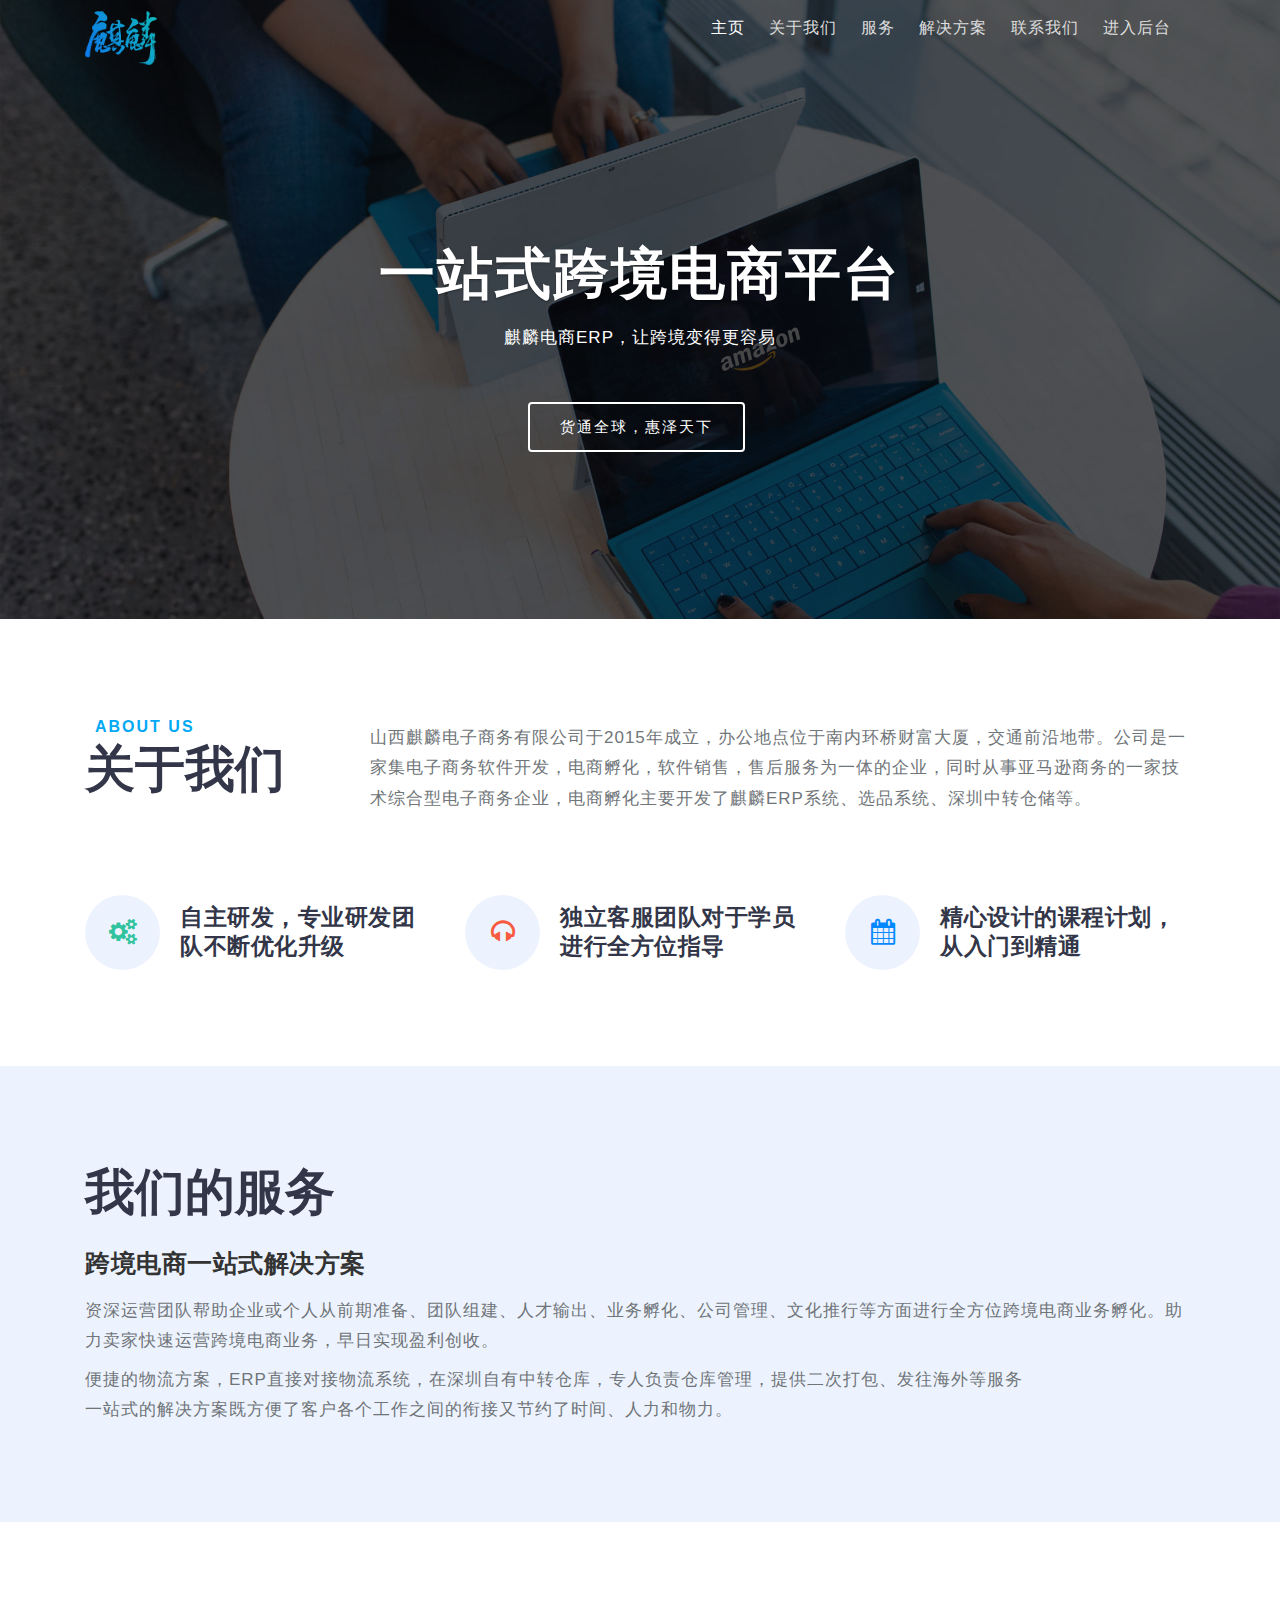
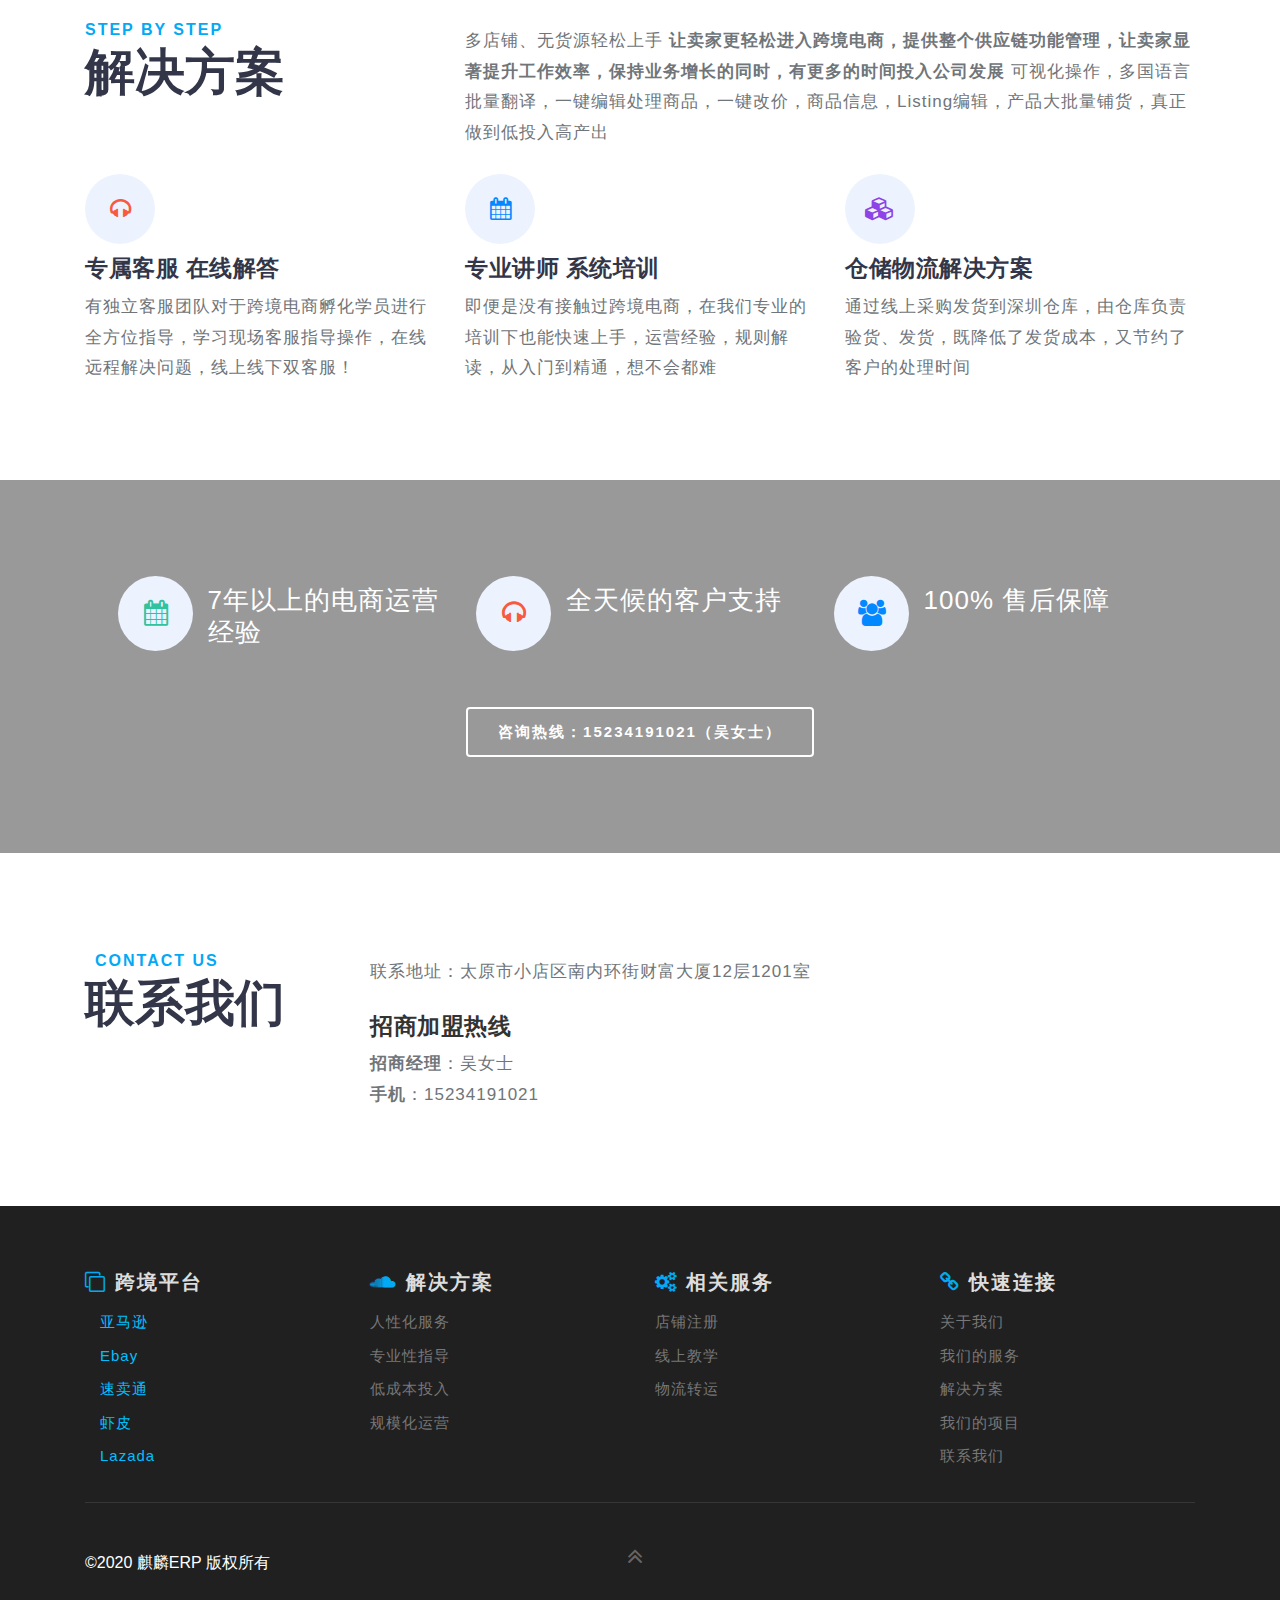
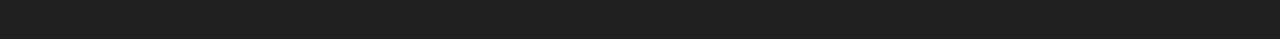
==== commit b42d62c0: "进入后台" ====
--- a/index.html
+++ b/index.html
@@ -74,6 +74,7 @@
 					<li class="mr-lg-4 mr-2"><a href="#how">解决方案</a></li>
 					<!-- <li class="mr-lg-4 mr-2"><a href="#team">团队</a></li> -->
 					<li class="mr-lg-4 mr-2"><a href="#contact">联系我们</a></li>
+					<li class="mr-lg-4 mr-2"><a href="http://www.qilin.world/">进入后台</a></li>
 					<!-- <li class="mr-lg-4 mr-2"><a href="./zp.html">加入我们</a></li> -->
 				</ul>
 			</nav>
@@ -598,4 +599,4 @@
 			<a class="close" href="/#">×</a>
 		</div>
 	</div>
-</body></html>+</body></html>
